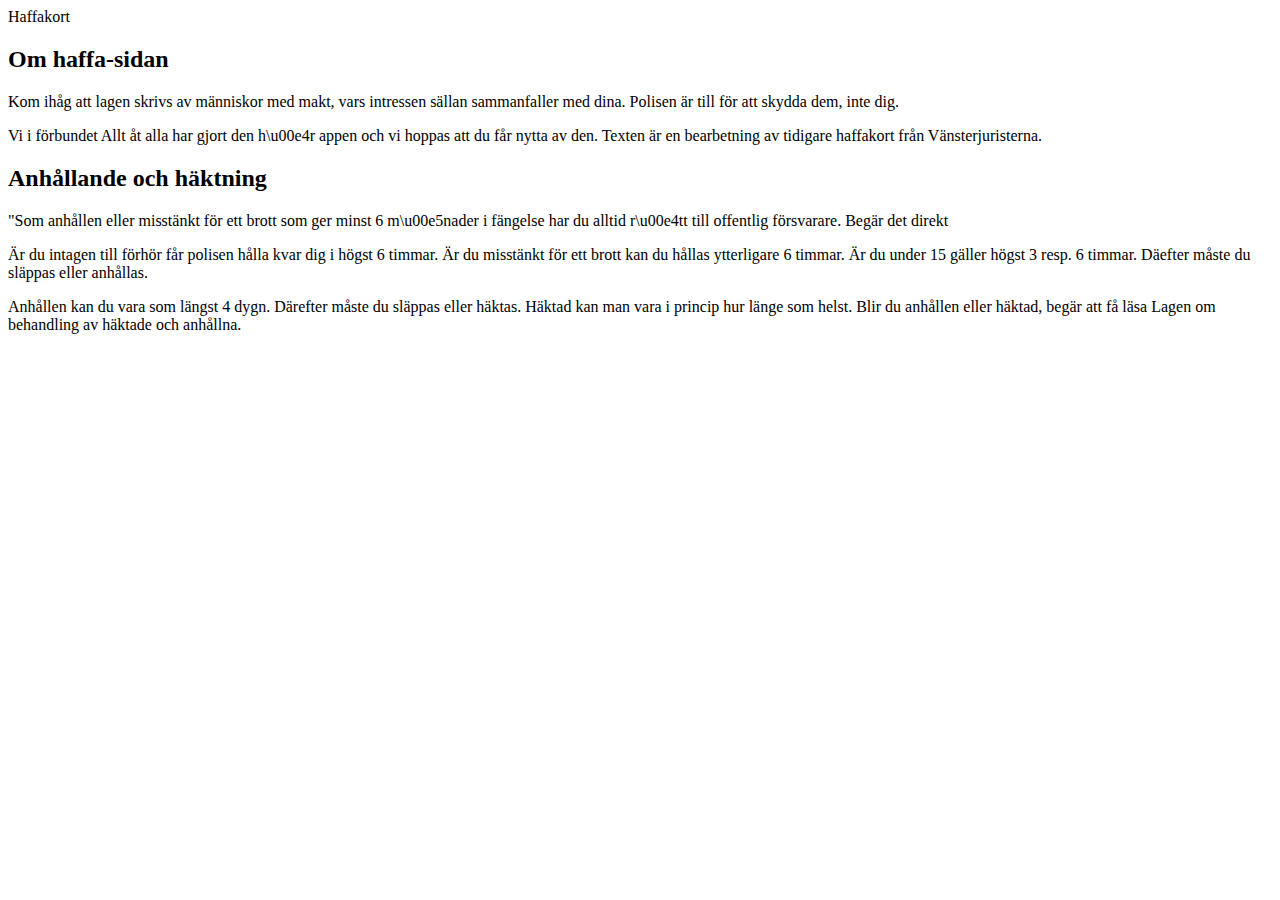
==== index.sv.html @ 792e822d "Added 2 intial pages to build from" ====
<!DOCTYPE html>
<meta charset="utf-8">
<html>
    <head>Haffakort</head>
    <body>

		<article>
		    <header>
		        <h2>Om haffa-sidan</h2>
		    </header>
		    <section>
		    	<p>Kom ihåg att lagen skrivs av människor med makt, vars intressen sällan sammanfaller med dina. Polisen är till för att skydda dem, inte dig.</p>
		    	<p>Vi i förbundet Allt åt alla har gjort den h\u00e4r appen och vi hoppas att du får nytta av den. Texten är en bearbetning av tidigare haffakort från Vänsterjuristerna.</p>
		    </section>
		    <footer>
		    	<p>
		    	</p>
		    </footer>
		</article>

		<article>
		    <header>
		        <h2>Anhållande och häktning</h2>
		    </header>
		    <section>
        	    <p>"Som anhållen eller misstänkt för ett brott som ger minst 6 m\u00e5nader i fängelse har du alltid r\u00e4tt till offentlig försvarare. Begär det direkt</p>
        		<p>Är du intagen till förhör får polisen hålla kvar dig i högst 6 timmar. Är du misstänkt för ett brott kan du hållas ytterligare 6 timmar. Är du under 15 gäller högst 3 resp. 6 timmar. Däefter måste du släppas eller anhållas.</p>
        		<p>Anhållen kan du vara som längst 4 dygn. Därefter måste du släppas eller häktas. Häktad kan man vara i princip hur länge som helst. Blir du anhållen eller häktad, begär att få läsa Lagen om behandling av häktade och anhållna.</p>
		    </section>
		    <footer>
		    	<p>
		    	</p>
		    </footer>
		</article>


    </body>
</html>
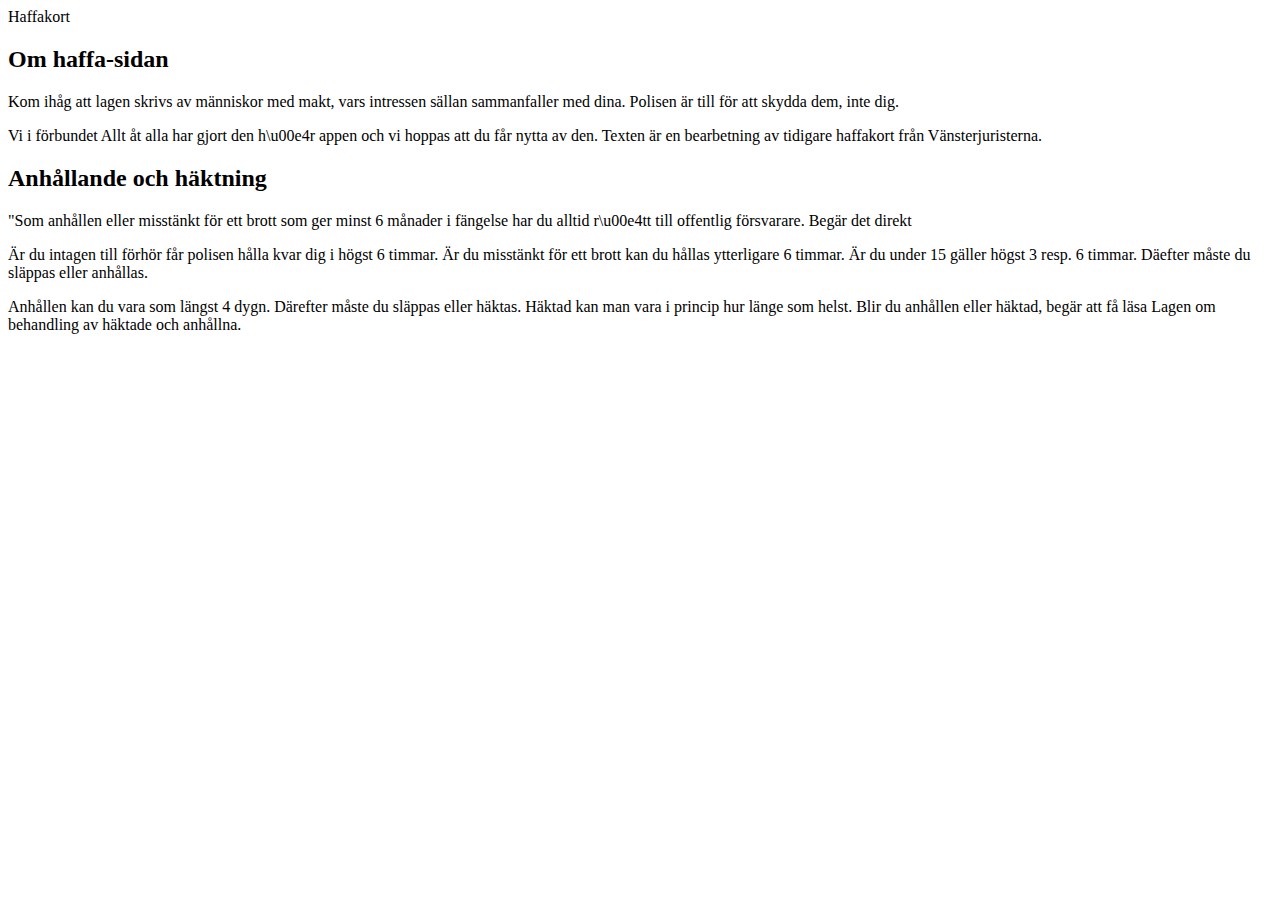
==== commit 727cb5a7: "Update index.sv.html" ====
--- a/index.sv.html
+++ b/index.sv.html
@@ -23,7 +23,7 @@
 		        <h2>Anhållande och häktning</h2>
 		    </header>
 		    <section>
-        	    <p>"Som anhållen eller misstänkt för ett brott som ger minst 6 m\u00e5nader i fängelse har du alltid r\u00e4tt till offentlig försvarare. Begär det direkt</p>
+        	    <p>"Som anhållen eller misstänkt för ett brott som ger minst 6 månader i fängelse har du alltid r\u00e4tt till offentlig försvarare. Begär det direkt</p>
         		<p>Är du intagen till förhör får polisen hålla kvar dig i högst 6 timmar. Är du misstänkt för ett brott kan du hållas ytterligare 6 timmar. Är du under 15 gäller högst 3 resp. 6 timmar. Däefter måste du släppas eller anhållas.</p>
         		<p>Anhållen kan du vara som längst 4 dygn. Därefter måste du släppas eller häktas. Häktad kan man vara i princip hur länge som helst. Blir du anhållen eller häktad, begär att få läsa Lagen om behandling av häktade och anhållna.</p>
 		    </section>
@@ -35,4 +35,4 @@
 
 
     </body>
-</html>+</html>
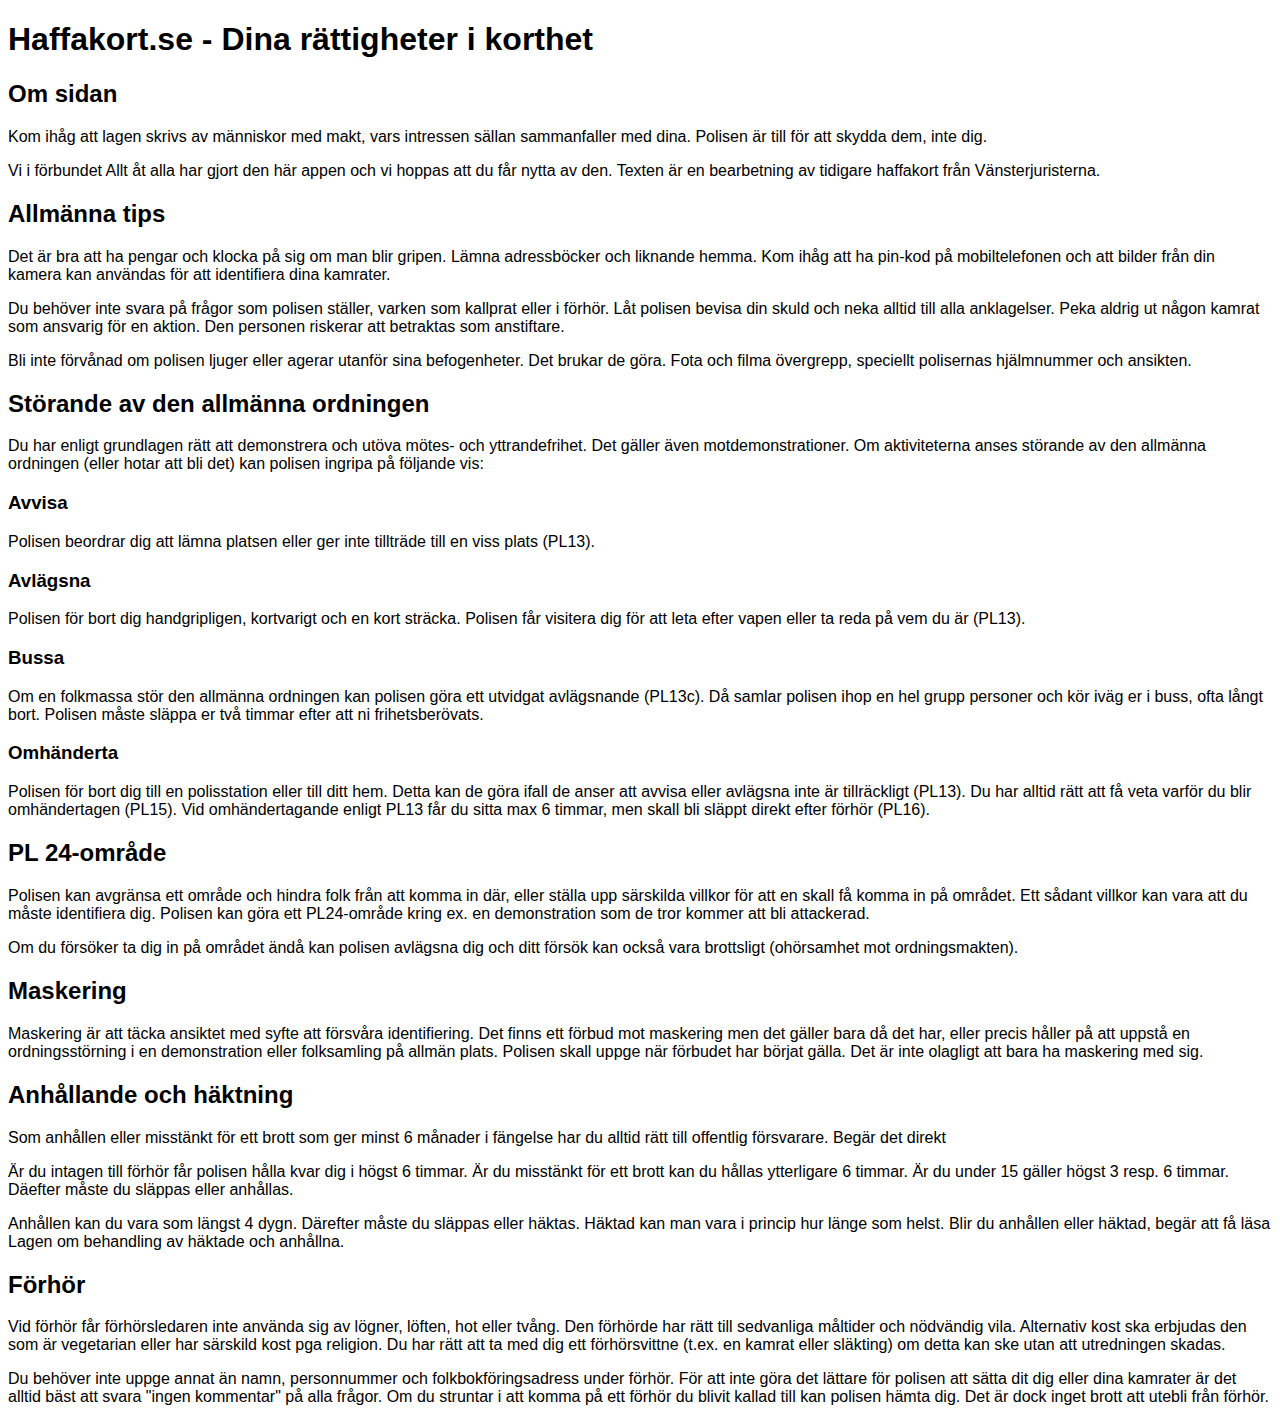
==== commit f26238d4: "add full swedish text" ====
--- a/index.sv.html
+++ b/index.sv.html
@@ -1,38 +1,189 @@
 <!DOCTYPE html>
-<meta charset="utf-8">
 <html>
-    <head>Haffakort</head>
-    <body>
+  <head>
+    <meta charset="utf-8">
+    <title>Haffakort.se - Dina rättigheter i korthet</title>
+    <link rel="stylesheet" type="text/css" media="screen" href="style/main.css" />
+  </head>
+  <body>
+    <header>
+      <h1>Haffakort.se - Dina rättigheter i korthet</h1>
+    </header>
 
-		<article>
-		    <header>
-		        <h2>Om haffa-sidan</h2>
-		    </header>
-		    <section>
-		    	<p>Kom ihåg att lagen skrivs av människor med makt, vars intressen sällan sammanfaller med dina. Polisen är till för att skydda dem, inte dig.</p>
-		    	<p>Vi i förbundet Allt åt alla har gjort den h\u00e4r appen och vi hoppas att du får nytta av den. Texten är en bearbetning av tidigare haffakort från Vänsterjuristerna.</p>
-		    </section>
-		    <footer>
-		    	<p>
-		    	</p>
-		    </footer>
-		</article>
+    <article>
+      <section>
+	<h2>Om sidan</h2>
 
-		<article>
-		    <header>
-		        <h2>Anhållande och häktning</h2>
-		    </header>
-		    <section>
-        	    <p>"Som anhållen eller misstänkt för ett brott som ger minst 6 månader i fängelse har du alltid r\u00e4tt till offentlig försvarare. Begär det direkt</p>
-        		<p>Är du intagen till förhör får polisen hålla kvar dig i högst 6 timmar. Är du misstänkt för ett brott kan du hållas ytterligare 6 timmar. Är du under 15 gäller högst 3 resp. 6 timmar. Däefter måste du släppas eller anhållas.</p>
-        		<p>Anhållen kan du vara som längst 4 dygn. Därefter måste du släppas eller häktas. Häktad kan man vara i princip hur länge som helst. Blir du anhållen eller häktad, begär att få läsa Lagen om behandling av häktade och anhållna.</p>
-		    </section>
-		    <footer>
-		    	<p>
-		    	</p>
-		    </footer>
-		</article>
+	<p>
+	  Kom ihåg att lagen skrivs av människor med makt, vars
+	  intressen sällan sammanfaller med dina. Polisen är till för
+	  att skydda dem, inte dig.
+	</p>
 
+	<p>
+	  Vi i förbundet Allt åt alla har gjort den här appen och vi
+	  hoppas att du får nytta av den. Texten är en bearbetning av
+	  tidigare haffakort från Vänsterjuristerna.
+	</p>
+      </section>
 
-    </body>
+      <section>
+	<h2>Allmänna tips</h2>
+
+	<p>
+	  Det är bra att ha pengar och klocka på sig om man blir
+	  gripen. Lämna adressböcker och liknande hemma. Kom ihåg att
+	  ha pin-kod på mobiltelefonen och att bilder från din kamera
+	  kan användas för att identifiera dina kamrater.
+	</p>
+
+	<p>
+	  Du behöver inte svara på frågor som polisen ställer, varken
+	  som kallprat eller i förhör. Låt polisen bevisa din skuld
+	  och neka alltid till alla anklagelser. Peka aldrig ut någon
+	  kamrat som ansvarig för en aktion. Den personen riskerar att
+	  betraktas som anstiftare.
+	</p>
+
+	<p>
+	  Bli inte förvånad om polisen ljuger eller agerar utanför
+	  sina befogenheter. Det brukar de göra. Fota och filma
+	  övergrepp, speciellt polisernas hjälmnummer och ansikten.
+	</p>
+      </section>
+
+      <section>
+	<h2>Störande av den allmänna ordningen</h2>
+
+	<p>
+	  Du har enligt grundlagen rätt att demonstrera och utöva
+	  mötes- och yttrandefrihet. Det gäller även
+	  motdemonstrationer. Om aktiviteterna anses störande av den
+	  allmänna ordningen (eller hotar att bli det) kan polisen
+	  ingripa på följande vis:
+	</p>
+
+	<h3>Avvisa</h3>
+
+	<p>
+	  Polisen beordrar dig att lämna platsen eller ger inte
+	  tillträde till en viss plats (PL13).
+	</p>
+
+	<h3>Avlägsna</h3>
+
+	<p>
+	  Polisen för bort dig handgripligen, kortvarigt och en kort
+	  sträcka. Polisen får visitera dig för att leta efter vapen
+	  eller ta reda på vem du är (PL13).
+	</p>
+
+	<h3>Bussa</h3>
+
+	<p>
+	  Om en folkmassa stör den allmänna ordningen kan polisen göra
+	  ett utvidgat avlägsnande (PL13c). Då samlar polisen ihop en
+	  hel grupp personer och kör iväg er i buss, ofta långt
+	  bort. Polisen måste släppa er två timmar efter att ni
+	  frihetsberövats.
+	</p>
+
+	<h3>Omhänderta</h3>
+
+	<p>
+	  Polisen för bort dig till en polisstation eller till ditt
+	  hem. Detta kan de göra ifall de anser att avvisa eller
+	  avlägsna inte är tillräckligt (PL13). Du har alltid rätt att
+	  få veta varför du blir omhändertagen (PL15). Vid
+	  omhändertagande enligt PL13 får du sitta max 6 timmar, men
+	  skall bli släppt direkt efter förhör (PL16).
+	</p>
+      </section>
+
+      <section>
+	<h2>PL 24-område</h2>
+
+	<p>
+	  Polisen kan avgränsa ett område och hindra folk från att
+	  komma in där, eller ställa upp särskilda villkor för att en
+	  skall få komma in på området. Ett sådant villkor kan vara
+	  att du måste identifiera dig. Polisen kan göra ett
+	  PL24-område kring ex. en demonstration som de tror kommer
+	  att bli attackerad.
+	</p>
+
+	<p>
+	  Om du försöker ta dig in på området ändå kan polisen
+	  avlägsna dig och ditt försök kan också vara brottsligt
+	  (ohörsamhet mot ordningsmakten).
+	</p>
+      </section>
+
+      <section>
+	<h2>Maskering</h2>
+
+	<p>
+	  Maskering är att täcka ansiktet med syfte att försvåra
+	  identifiering. Det finns ett förbud mot maskering men det
+	  gäller bara då det har, eller precis håller på att uppstå en
+	  ordningsstörning i en demonstration eller folksamling på
+	  allmän plats. Polisen skall uppge när förbudet har börjat
+	  gälla. Det är inte olagligt att bara ha maskering med sig.
+	</p>
+      </section>
+
+      <section>
+	<h2>Anhållande och häktning</h2>
+
+        <p>
+	  Som anhållen eller misstänkt för ett brott som ger minst 6
+          månader i fängelse har du alltid rätt till offentlig
+          försvarare. Begär det direkt
+	</p>
+
+        <p>
+	  Är du intagen till förhör får polisen hålla kvar dig i högst
+          6 timmar. Är du misstänkt för ett brott kan du hållas
+          ytterligare 6 timmar. Är du under 15 gäller högst 3 resp. 6
+          timmar. Däefter måste du släppas eller anhållas.
+	</p>
+
+        <p>
+	  Anhållen kan du vara som längst 4 dygn. Därefter måste du
+          släppas eller häktas. Häktad kan man vara i princip hur
+          länge som helst. Blir du anhållen eller häktad, begär att få
+          läsa Lagen om behandling av häktade och anhållna.
+	</p>
+      </section>
+
+      <section>
+	<h2>Förhör</h2>
+
+	<p>
+	  Vid förhör får förhörsledaren inte använda sig av lögner,
+	  löften, hot eller tvång. Den förhörde har rätt till
+	  sedvanliga måltider och nödvändig vila. Alternativ kost ska
+	  erbjudas den som är vegetarian eller har särskild kost pga
+	  religion. Du har rätt att ta med dig ett förhörsvittne
+	  (t.ex.  en kamrat eller släkting) om detta kan ske utan att
+	  utredningen skadas.
+	</p>
+
+	<p>
+	  Du behöver inte uppge annat än namn, personnummer och
+	  folkbokföringsadress under förhör. För att inte göra det
+	  lättare för polisen att sätta dit dig eller dina kamrater är
+	  det alltid bäst att svara "ingen kommentar" på alla
+	  frågor. Om du struntar i att komma på ett förhör du blivit
+	  kallad till kan polisen hämta dig. Det är dock inget brott
+	  att utebli från förhör.
+	</p>
+      </section>
+    </article>
+
+    <footer>
+      <p>
+      </p>
+    </footer>
+  </body>
 </html>
--- a/style/main.css
+++ b/style/main.css
@@ -0,0 +1,3 @@
+body {
+    font-family: sans-serif;
+}
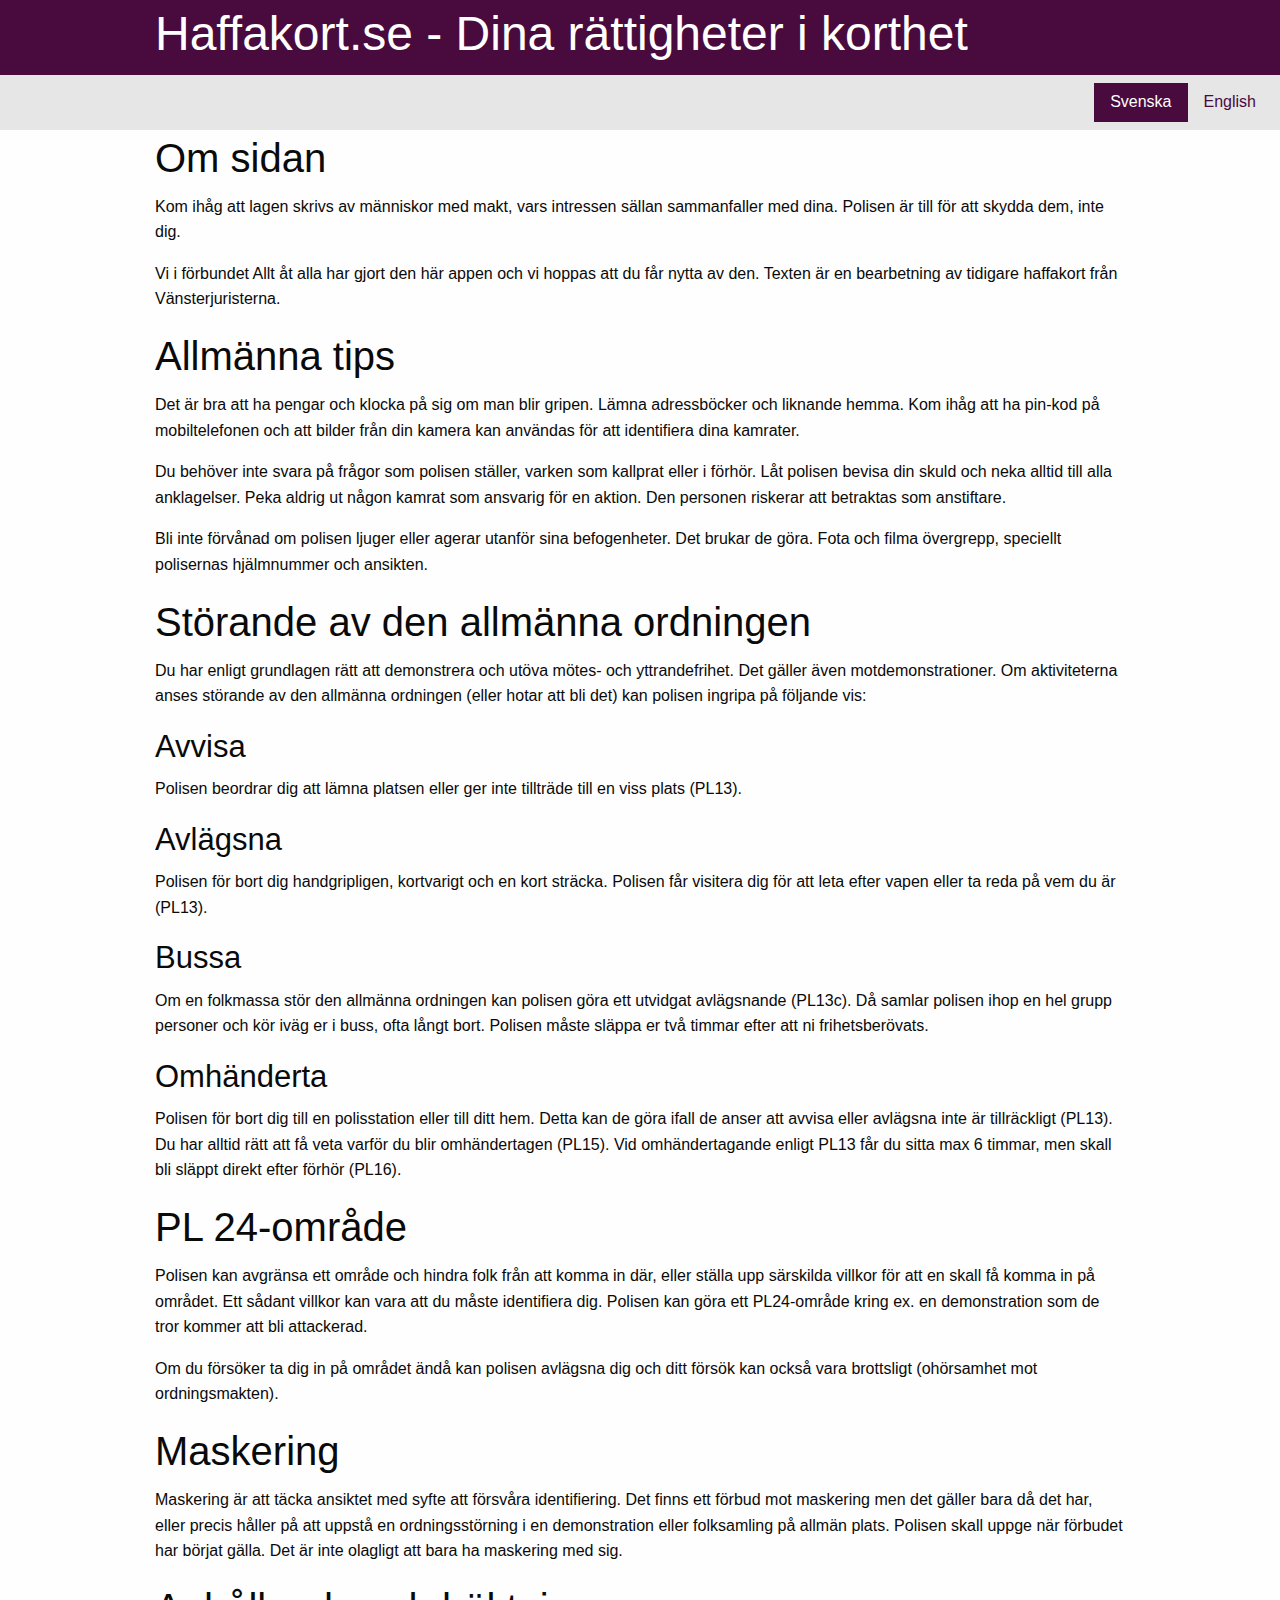
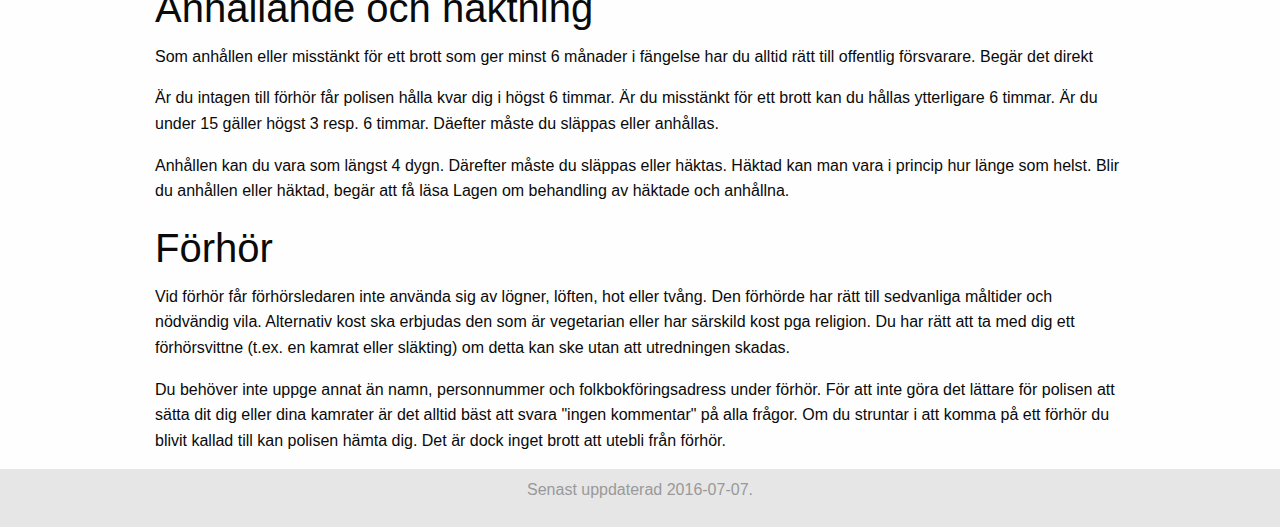
==== commit 0b16aa00: "add Foundation grid layout" ====
--- a/index.sv.html
+++ b/index.sv.html
@@ -4,13 +4,23 @@
     <meta charset="utf-8">
     <title>Haffakort.se - Dina rättigheter i korthet</title>
     <link rel="stylesheet" type="text/css" media="screen" href="style/main.css" />
+    <link rel="stylesheet" type="text/css" media="screen" href="style/foundation.css" />
   </head>
   <body>
     <header>
-      <h1>Haffakort.se - Dina rättigheter i korthet</h1>
+      <h1 class="row large-12 columns" id="main_title">Haffakort.se - Dina rättigheter i korthet</h1>
+
+      <div class="top-bar">
+	<nav class="top-bar-right">
+	  <ul class="menu">
+	    <li class="active"><a href="index.sv.html">Svenska</a></li>
+	    <li><a href="index.en.html">English</a></li>
+	  </ul>
+	</nav>
+      </div>
     </header>
 
-    <article>
+    <article class="row large-12 columns">
       <section>
 	<h2>Om sidan</h2>
 
@@ -182,8 +192,11 @@
     </article>
 
     <footer>
-      <p>
-      </p>
+      <div id="updated_at">
+	<p>
+	  Senast uppdaterad <time datetime="2016-07-07 00:09">2016-07-07<time>.
+	</p>
+      </div>
     </footer>
   </body>
 </html>
--- a/style/main.css
+++ b/style/main.css
@@ -1,3 +1,21 @@
 body {
     font-family: sans-serif;
 }
+
+header {
+    background: #490a3d;
+}
+
+#main_title {
+    color: #fff;
+}
+
+footer {
+    color: #999;
+    background: #e6e6e6;
+}
+
+#updated_at {
+    text-align: center;
+    padding: 0.5em;
+}
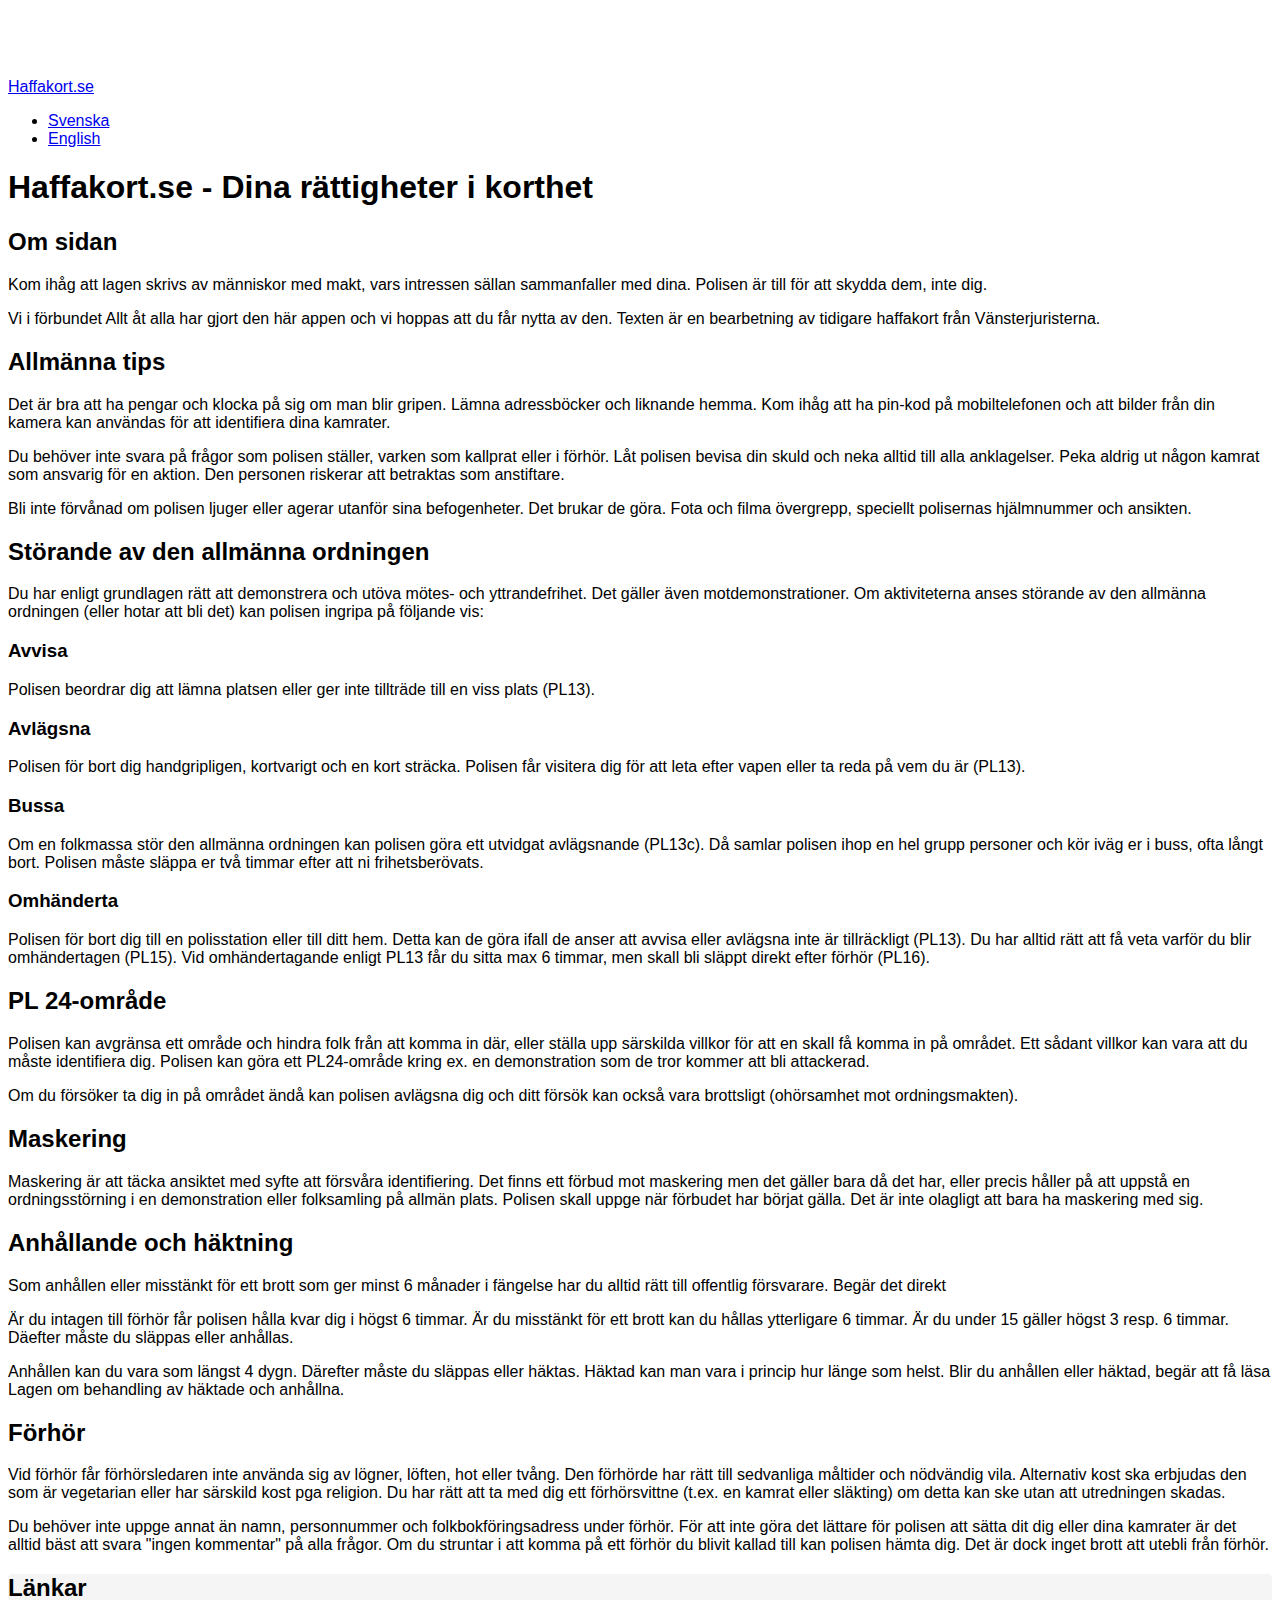
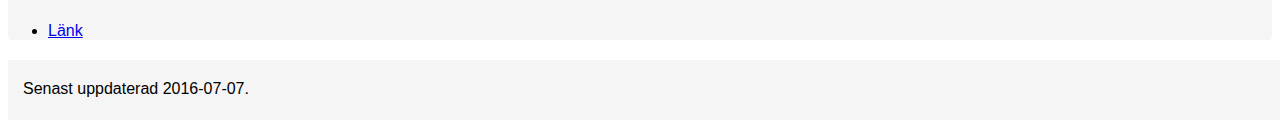
==== commit 1b705865: "add basic bootstrap layout" ====
--- a/index.sv.html
+++ b/index.sv.html
@@ -4,197 +4,212 @@
     <meta charset="utf-8">
     <title>Haffakort.se - Dina rättigheter i korthet</title>
     <link rel="stylesheet" type="text/css" media="screen" href="style/main.css" />
-    <link rel="stylesheet" type="text/css" media="screen" href="style/foundation.css" />
+    <link rel="stylesheet" href="https://maxcdn.bootstrapcdn.com/bootstrap/3.3.6/css/bootstrap.min.css" integrity="sha384-1q8mTJOASx8j1Au+a5WDVnPi2lkFfwwEAa8hDDdjZlpLegxhjVME1fgjWPGmkzs7" crossorigin="anonymous">
   </head>
-  <body>
-    <header>
-      <h1 class="row large-12 columns" id="main_title">Haffakort.se - Dina rättigheter i korthet</h1>
-
-      <div class="top-bar">
-	<nav class="top-bar-right">
-	  <ul class="menu">
-	    <li class="active"><a href="index.sv.html">Svenska</a></li>
-	    <li><a href="index.en.html">English</a></li>
-	  </ul>
-	</nav>
+  <body role="document">
+    <nav class="navbar navbar-inverse navbar-fixed-top">
+      <div class="container">
+	<div class="navbar-header">
+	  <a class="navbar-brand" href="/">Haffakort.se</a>
+	</div>
+	<div id="navbar" class="navbar-collapse collapse">
+          <ul class="nav navbar-nav">
+            <li class="active"><a href="index.sv.html">Svenska</a></li>
+            <li><a href="index.en.html">English</a></li>
+          </ul>
+	</div>
       </div>
-    </header>
-
-    <article class="row large-12 columns">
-      <section>
-	<h2>Om sidan</h2>
-
-	<p>
-	  Kom ihåg att lagen skrivs av människor med makt, vars
-	  intressen sällan sammanfaller med dina. Polisen är till för
-	  att skydda dem, inte dig.
-	</p>
-
-	<p>
-	  Vi i förbundet Allt åt alla har gjort den här appen och vi
-	  hoppas att du får nytta av den. Texten är en bearbetning av
-	  tidigare haffakort från Vänsterjuristerna.
-	</p>
-      </section>
-
-      <section>
-	<h2>Allmänna tips</h2>
-
-	<p>
-	  Det är bra att ha pengar och klocka på sig om man blir
-	  gripen. Lämna adressböcker och liknande hemma. Kom ihåg att
-	  ha pin-kod på mobiltelefonen och att bilder från din kamera
-	  kan användas för att identifiera dina kamrater.
-	</p>
-
-	<p>
-	  Du behöver inte svara på frågor som polisen ställer, varken
-	  som kallprat eller i förhör. Låt polisen bevisa din skuld
-	  och neka alltid till alla anklagelser. Peka aldrig ut någon
-	  kamrat som ansvarig för en aktion. Den personen riskerar att
-	  betraktas som anstiftare.
-	</p>
-
-	<p>
-	  Bli inte förvånad om polisen ljuger eller agerar utanför
-	  sina befogenheter. Det brukar de göra. Fota och filma
-	  övergrepp, speciellt polisernas hjälmnummer och ansikten.
-	</p>
-      </section>
-
-      <section>
-	<h2>Störande av den allmänna ordningen</h2>
-
-	<p>
-	  Du har enligt grundlagen rätt att demonstrera och utöva
-	  mötes- och yttrandefrihet. Det gäller även
-	  motdemonstrationer. Om aktiviteterna anses störande av den
-	  allmänna ordningen (eller hotar att bli det) kan polisen
-	  ingripa på följande vis:
-	</p>
-
-	<h3>Avvisa</h3>
-
-	<p>
-	  Polisen beordrar dig att lämna platsen eller ger inte
-	  tillträde till en viss plats (PL13).
-	</p>
-
-	<h3>Avlägsna</h3>
-
-	<p>
-	  Polisen för bort dig handgripligen, kortvarigt och en kort
-	  sträcka. Polisen får visitera dig för att leta efter vapen
-	  eller ta reda på vem du är (PL13).
-	</p>
-
-	<h3>Bussa</h3>
-
-	<p>
-	  Om en folkmassa stör den allmänna ordningen kan polisen göra
-	  ett utvidgat avlägsnande (PL13c). Då samlar polisen ihop en
-	  hel grupp personer och kör iväg er i buss, ofta långt
-	  bort. Polisen måste släppa er två timmar efter att ni
-	  frihetsberövats.
-	</p>
-
-	<h3>Omhänderta</h3>
-
-	<p>
-	  Polisen för bort dig till en polisstation eller till ditt
-	  hem. Detta kan de göra ifall de anser att avvisa eller
-	  avlägsna inte är tillräckligt (PL13). Du har alltid rätt att
-	  få veta varför du blir omhändertagen (PL15). Vid
-	  omhändertagande enligt PL13 får du sitta max 6 timmar, men
-	  skall bli släppt direkt efter förhör (PL16).
-	</p>
-      </section>
-
-      <section>
-	<h2>PL 24-område</h2>
-
-	<p>
-	  Polisen kan avgränsa ett område och hindra folk från att
-	  komma in där, eller ställa upp särskilda villkor för att en
-	  skall få komma in på området. Ett sådant villkor kan vara
-	  att du måste identifiera dig. Polisen kan göra ett
-	  PL24-område kring ex. en demonstration som de tror kommer
-	  att bli attackerad.
-	</p>
-
-	<p>
-	  Om du försöker ta dig in på området ändå kan polisen
-	  avlägsna dig och ditt försök kan också vara brottsligt
-	  (ohörsamhet mot ordningsmakten).
-	</p>
-      </section>
-
-      <section>
-	<h2>Maskering</h2>
-
-	<p>
-	  Maskering är att täcka ansiktet med syfte att försvåra
-	  identifiering. Det finns ett förbud mot maskering men det
-	  gäller bara då det har, eller precis håller på att uppstå en
-	  ordningsstörning i en demonstration eller folksamling på
-	  allmän plats. Polisen skall uppge när förbudet har börjat
-	  gälla. Det är inte olagligt att bara ha maskering med sig.
-	</p>
-      </section>
-
-      <section>
-	<h2>Anhållande och häktning</h2>
-
-        <p>
-	  Som anhållen eller misstänkt för ett brott som ger minst 6
-          månader i fängelse har du alltid rätt till offentlig
-          försvarare. Begär det direkt
-	</p>
-
-        <p>
-	  Är du intagen till förhör får polisen hålla kvar dig i högst
-          6 timmar. Är du misstänkt för ett brott kan du hållas
-          ytterligare 6 timmar. Är du under 15 gäller högst 3 resp. 6
-          timmar. Däefter måste du släppas eller anhållas.
-	</p>
-
-        <p>
-	  Anhållen kan du vara som längst 4 dygn. Därefter måste du
-          släppas eller häktas. Häktad kan man vara i princip hur
-          länge som helst. Blir du anhållen eller häktad, begär att få
-          läsa Lagen om behandling av häktade och anhållna.
-	</p>
-      </section>
-
-      <section>
-	<h2>Förhör</h2>
-
-	<p>
-	  Vid förhör får förhörsledaren inte använda sig av lögner,
-	  löften, hot eller tvång. Den förhörde har rätt till
-	  sedvanliga måltider och nödvändig vila. Alternativ kost ska
-	  erbjudas den som är vegetarian eller har särskild kost pga
-	  religion. Du har rätt att ta med dig ett förhörsvittne
-	  (t.ex.  en kamrat eller släkting) om detta kan ske utan att
-	  utredningen skadas.
-	</p>
-
-	<p>
-	  Du behöver inte uppge annat än namn, personnummer och
-	  folkbokföringsadress under förhör. För att inte göra det
-	  lättare för polisen att sätta dit dig eller dina kamrater är
-	  det alltid bäst att svara "ingen kommentar" på alla
-	  frågor. Om du struntar i att komma på ett förhör du blivit
-	  kallad till kan polisen hämta dig. Det är dock inget brott
-	  att utebli från förhör.
-	</p>
-      </section>
-    </article>
-
-    <footer>
-      <div id="updated_at">
-	<p>
-	  Senast uppdaterad <time datetime="2016-07-07 00:09">2016-07-07<time>.
+    </nav>
+
+    <div id="main" class="container" role="main">
+      <article class="col-sm-8">
+	<header>
+	  <h1>Haffakort.se - Dina rättigheter i korthet</h1>
+	</header>
+
+	<section>
+	  <h2>Om sidan</h2>
+
+	  <p>
+	    Kom ihåg att lagen skrivs av människor med makt, vars
+	    intressen sällan sammanfaller med dina. Polisen är till för
+	    att skydda dem, inte dig.
+	  </p>
+
+	  <p>
+	    Vi i förbundet Allt åt alla har gjort den här appen och vi
+	    hoppas att du får nytta av den. Texten är en bearbetning av
+	    tidigare haffakort från Vänsterjuristerna.
+	  </p>
+	</section>
+
+	<section>
+	  <h2>Allmänna tips</h2>
+
+	  <p>
+	    Det är bra att ha pengar och klocka på sig om man blir
+	    gripen. Lämna adressböcker och liknande hemma. Kom ihåg att
+	    ha pin-kod på mobiltelefonen och att bilder från din kamera
+	    kan användas för att identifiera dina kamrater.
+	  </p>
+
+	  <p>
+	    Du behöver inte svara på frågor som polisen ställer, varken
+	    som kallprat eller i förhör. Låt polisen bevisa din skuld
+	    och neka alltid till alla anklagelser. Peka aldrig ut någon
+	    kamrat som ansvarig för en aktion. Den personen riskerar att
+	    betraktas som anstiftare.
+	  </p>
+
+	  <p>
+	    Bli inte förvånad om polisen ljuger eller agerar utanför
+	    sina befogenheter. Det brukar de göra. Fota och filma
+	    övergrepp, speciellt polisernas hjälmnummer och ansikten.
+	  </p>
+	</section>
+
+	<section>
+	  <h2>Störande av den allmänna ordningen</h2>
+
+	  <p>
+	    Du har enligt grundlagen rätt att demonstrera och utöva
+	    mötes- och yttrandefrihet. Det gäller även
+	    motdemonstrationer. Om aktiviteterna anses störande av den
+	    allmänna ordningen (eller hotar att bli det) kan polisen
+	    ingripa på följande vis:
+	  </p>
+
+	  <h3>Avvisa</h3>
+
+	  <p>
+	    Polisen beordrar dig att lämna platsen eller ger inte
+	    tillträde till en viss plats (PL13).
+	  </p>
+
+	  <h3>Avlägsna</h3>
+
+	  <p>
+	    Polisen för bort dig handgripligen, kortvarigt och en kort
+	    sträcka. Polisen får visitera dig för att leta efter vapen
+	    eller ta reda på vem du är (PL13).
+	  </p>
+
+	  <h3>Bussa</h3>
+
+	  <p>
+	    Om en folkmassa stör den allmänna ordningen kan polisen göra
+	    ett utvidgat avlägsnande (PL13c). Då samlar polisen ihop en
+	    hel grupp personer och kör iväg er i buss, ofta långt
+	    bort. Polisen måste släppa er två timmar efter att ni
+	    frihetsberövats.
+	  </p>
+
+	  <h3>Omhänderta</h3>
+
+	  <p>
+	    Polisen för bort dig till en polisstation eller till ditt
+	    hem. Detta kan de göra ifall de anser att avvisa eller
+	    avlägsna inte är tillräckligt (PL13). Du har alltid rätt att
+	    få veta varför du blir omhändertagen (PL15). Vid
+	    omhändertagande enligt PL13 får du sitta max 6 timmar, men
+	    skall bli släppt direkt efter förhör (PL16).
+	  </p>
+	</section>
+
+	<section>
+	  <h2>PL 24-område</h2>
+
+	  <p>
+	    Polisen kan avgränsa ett område och hindra folk från att
+	    komma in där, eller ställa upp särskilda villkor för att en
+	    skall få komma in på området. Ett sådant villkor kan vara
+	    att du måste identifiera dig. Polisen kan göra ett
+	    PL24-område kring ex. en demonstration som de tror kommer
+	    att bli attackerad.
+	  </p>
+
+	  <p>
+	    Om du försöker ta dig in på området ändå kan polisen
+	    avlägsna dig och ditt försök kan också vara brottsligt
+	    (ohörsamhet mot ordningsmakten).
+	  </p>
+	</section>
+
+	<section>
+	  <h2>Maskering</h2>
+
+	  <p>
+	    Maskering är att täcka ansiktet med syfte att försvåra
+	    identifiering. Det finns ett förbud mot maskering men det
+	    gäller bara då det har, eller precis håller på att uppstå en
+	    ordningsstörning i en demonstration eller folksamling på
+	    allmän plats. Polisen skall uppge när förbudet har börjat
+	    gälla. Det är inte olagligt att bara ha maskering med sig.
+	  </p>
+	</section>
+
+	<section>
+	  <h2>Anhållande och häktning</h2>
+
+          <p>
+	    Som anhållen eller misstänkt för ett brott som ger minst 6
+            månader i fängelse har du alltid rätt till offentlig
+            försvarare. Begär det direkt
+	  </p>
+
+          <p>
+	    Är du intagen till förhör får polisen hålla kvar dig i högst
+            6 timmar. Är du misstänkt för ett brott kan du hållas
+            ytterligare 6 timmar. Är du under 15 gäller högst 3 resp. 6
+            timmar. Däefter måste du släppas eller anhållas.
+	  </p>
+
+          <p>
+	    Anhållen kan du vara som längst 4 dygn. Därefter måste du
+            släppas eller häktas. Häktad kan man vara i princip hur
+            länge som helst. Blir du anhållen eller häktad, begär att få
+            läsa Lagen om behandling av häktade och anhållna.
+	  </p>
+	</section>
+
+	<section>
+	  <h2>Förhör</h2>
+
+	  <p>
+	    Vid förhör får förhörsledaren inte använda sig av lögner,
+	    löften, hot eller tvång. Den förhörde har rätt till
+	    sedvanliga måltider och nödvändig vila. Alternativ kost ska
+	    erbjudas den som är vegetarian eller har särskild kost pga
+	    religion. Du har rätt att ta med dig ett förhörsvittne
+	    (t.ex.  en kamrat eller släkting) om detta kan ske utan att
+	    utredningen skadas.
+	  </p>
+
+	  <p>
+	    Du behöver inte uppge annat än namn, personnummer och
+	    folkbokföringsadress under förhör. För att inte göra det
+	    lättare för polisen att sätta dit dig eller dina kamrater är
+	    det alltid bäst att svara "ingen kommentar" på alla
+	    frågor. Om du struntar i att komma på ett förhör du blivit
+	    kallad till kan polisen hämta dig. Det är dock inget brott
+	    att utebli från förhör.
+	  </p>
+	</section>
+      </article>
+
+      <aside class="col-sm-3 col-sm-offset-1 container">
+	<h2>Länkar</h2>
+
+	<ul>
+	  <li><a href="#">Länk</a></li>
+	</ul>
+      </aside>
+    </div>
+
+    <footer class="row">
+      <div class="container">
+	<p class="text-muted">
+	  Senast uppdaterad <time datetime="2016-07-07 00:09">2016-07-07</time>.
 	</p>
       </div>
     </footer>
--- a/style/main.css
+++ b/style/main.css
@@ -1,21 +1,37 @@
+html {
+    position: relative;
+    min-height: 100%;
+}
+
 body {
     font-family: sans-serif;
+    margin-bottom: 60px;
+    padding-top: 70px;
 }
 
-header {
-    background: #490a3d;
+#main {
+    margin-bottom: 80px;
 }
 
-#main_title {
-    color: #fff;
+aside {
+    background-color: #f5f5f5;
+    border-radius: 4px;
 }
 
 footer {
-    color: #999;
-    background: #e6e6e6;
+    position: absolute;
+    bottom: 0;
+    width: 100%;
+    height: 60px;
+    background-color: #f5f5f5;
 }
 
-#updated_at {
-    text-align: center;
-    padding: 0.5em;
+footer .container {
+    width: auto;
+    max-width: 680px;
+    padding: 0 15px;
 }
+
+footer .container .text-muted {
+    margin: 20px 0;
+}
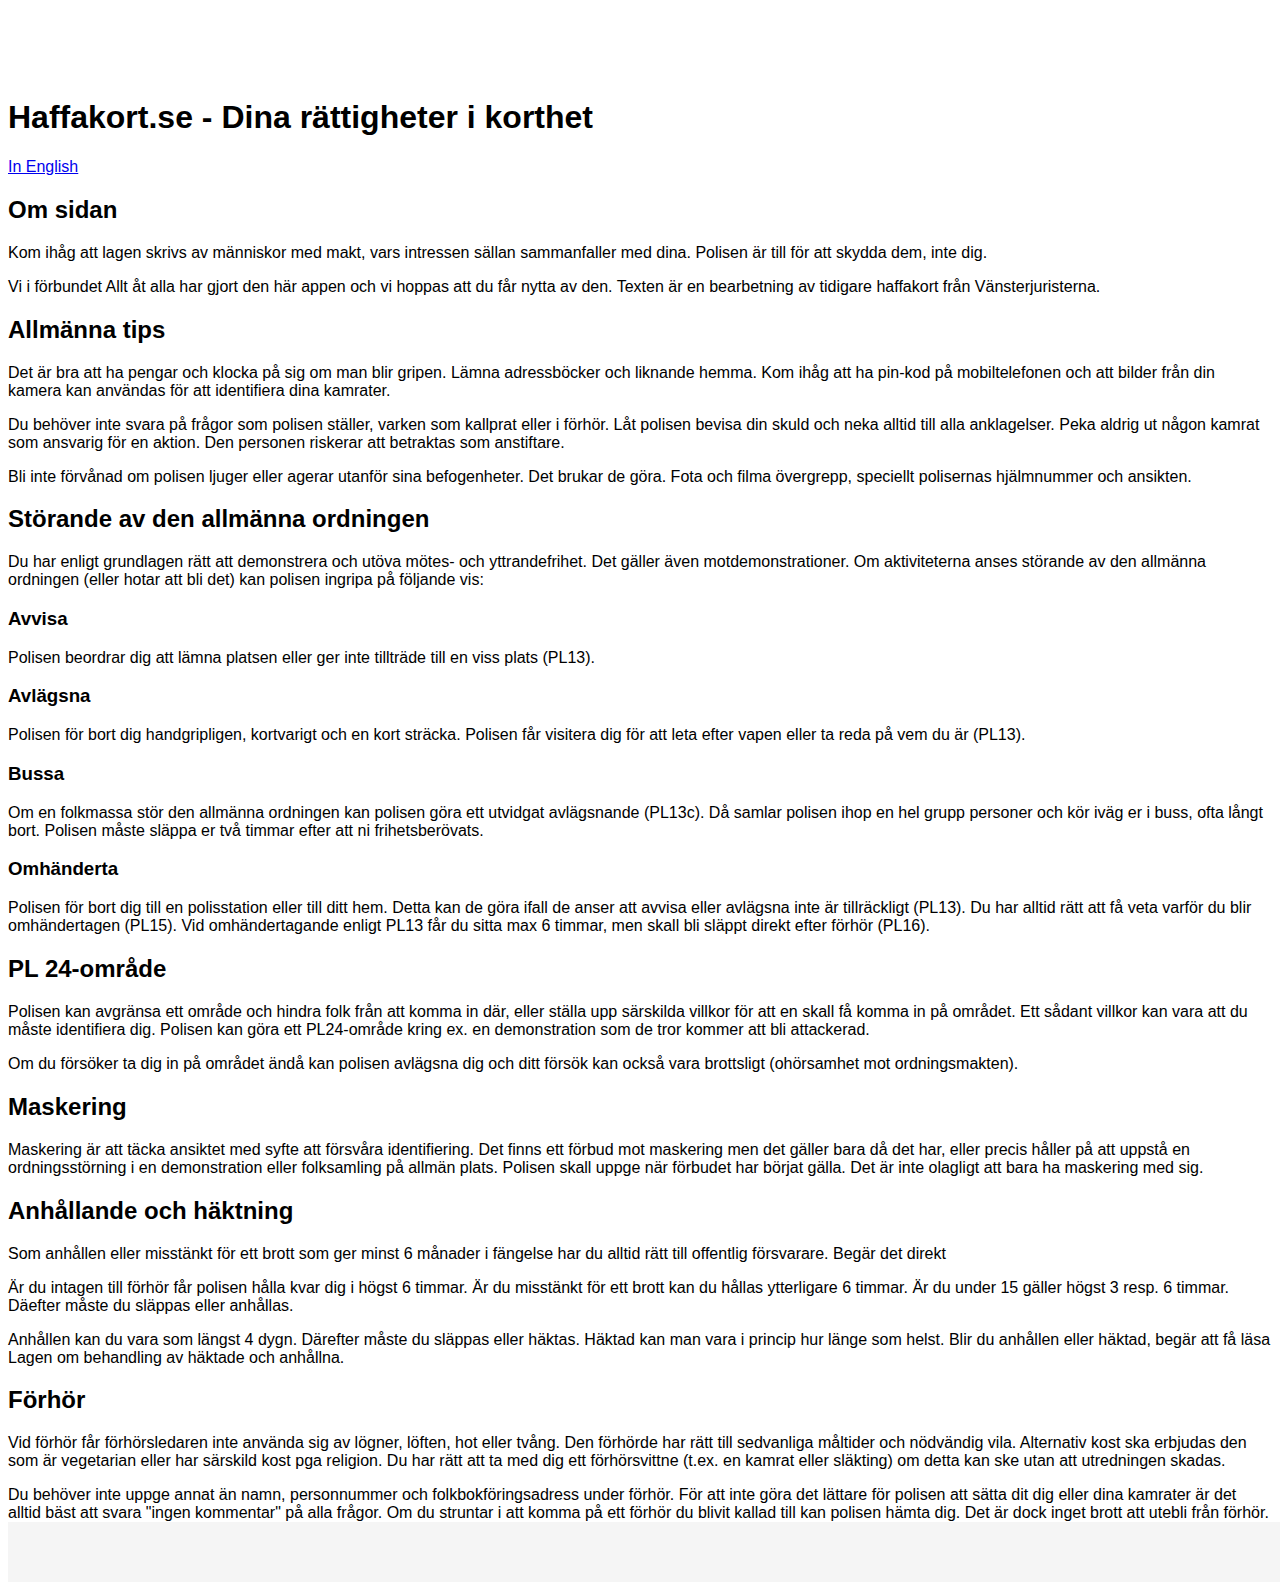
==== commit de4eccac: "Adding links to other language" ====
--- a/index.sv.html
+++ b/index.sv.html
@@ -1,217 +1,191 @@
 <!DOCTYPE html>
+<html lang="sv">
 <html>
   <head>
     <meta charset="utf-8">
     <title>Haffakort.se - Dina rättigheter i korthet</title>
     <link rel="stylesheet" type="text/css" media="screen" href="style/main.css" />
-    <link rel="stylesheet" href="https://maxcdn.bootstrapcdn.com/bootstrap/3.3.6/css/bootstrap.min.css" integrity="sha384-1q8mTJOASx8j1Au+a5WDVnPi2lkFfwwEAa8hDDdjZlpLegxhjVME1fgjWPGmkzs7" crossorigin="anonymous">
   </head>
-  <body role="document">
-    <nav class="navbar navbar-inverse navbar-fixed-top">
-      <div class="container">
-	<div class="navbar-header">
-	  <a class="navbar-brand" href="/">Haffakort.se</a>
-	</div>
-	<div id="navbar" class="navbar-collapse collapse">
-          <ul class="nav navbar-nav">
-            <li class="active"><a href="index.sv.html">Svenska</a></li>
-            <li><a href="index.en.html">English</a></li>
-          </ul>
-	</div>
-      </div>
-    </nav>
+  <body>
+    <header>
+      <h1>Haffakort.se - Dina rättigheter i korthet</h1>
+      <a href="index.en.html" hreflang="en">In English</a>
+    </header>
 
-    <div id="main" class="container" role="main">
-      <article class="col-sm-8">
-	<header>
-	  <h1>Haffakort.se - Dina rättigheter i korthet</h1>
-	</header>
+    <article>
+      <section>
+	<h2>Om sidan</h2>
 
-	<section>
-	  <h2>Om sidan</h2>
+	<p>
+	  Kom ihåg att lagen skrivs av människor med makt, vars
+	  intressen sällan sammanfaller med dina. Polisen är till för
+	  att skydda dem, inte dig.
+	</p>
 
-	  <p>
-	    Kom ihåg att lagen skrivs av människor med makt, vars
-	    intressen sällan sammanfaller med dina. Polisen är till för
-	    att skydda dem, inte dig.
-	  </p>
+	<p>
+	  Vi i förbundet Allt åt alla har gjort den här appen och vi
+	  hoppas att du får nytta av den. Texten är en bearbetning av
+	  tidigare haffakort från Vänsterjuristerna.
+	</p>
+      </section>
 
-	  <p>
-	    Vi i förbundet Allt åt alla har gjort den här appen och vi
-	    hoppas att du får nytta av den. Texten är en bearbetning av
-	    tidigare haffakort från Vänsterjuristerna.
-	  </p>
-	</section>
+      <section>
+	<h2>Allmänna tips</h2>
 
-	<section>
-	  <h2>Allmänna tips</h2>
+	<p>
+	  Det är bra att ha pengar och klocka på sig om man blir
+	  gripen. Lämna adressböcker och liknande hemma. Kom ihåg att
+	  ha pin-kod på mobiltelefonen och att bilder från din kamera
+	  kan användas för att identifiera dina kamrater.
+	</p>
 
-	  <p>
-	    Det är bra att ha pengar och klocka på sig om man blir
-	    gripen. Lämna adressböcker och liknande hemma. Kom ihåg att
-	    ha pin-kod på mobiltelefonen och att bilder från din kamera
-	    kan användas för att identifiera dina kamrater.
-	  </p>
+	<p>
+	  Du behöver inte svara på frågor som polisen ställer, varken
+	  som kallprat eller i förhör. Låt polisen bevisa din skuld
+	  och neka alltid till alla anklagelser. Peka aldrig ut någon
+	  kamrat som ansvarig för en aktion. Den personen riskerar att
+	  betraktas som anstiftare.
+	</p>
 
-	  <p>
-	    Du behöver inte svara på frågor som polisen ställer, varken
-	    som kallprat eller i förhör. Låt polisen bevisa din skuld
-	    och neka alltid till alla anklagelser. Peka aldrig ut någon
-	    kamrat som ansvarig för en aktion. Den personen riskerar att
-	    betraktas som anstiftare.
-	  </p>
+	<p>
+	  Bli inte förvånad om polisen ljuger eller agerar utanför
+	  sina befogenheter. Det brukar de göra. Fota och filma
+	  övergrepp, speciellt polisernas hjälmnummer och ansikten.
+	</p>
+      </section>
 
-	  <p>
-	    Bli inte förvånad om polisen ljuger eller agerar utanför
-	    sina befogenheter. Det brukar de göra. Fota och filma
-	    övergrepp, speciellt polisernas hjälmnummer och ansikten.
-	  </p>
-	</section>
+      <section>
+	<h2>Störande av den allmänna ordningen</h2>
 
-	<section>
-	  <h2>Störande av den allmänna ordningen</h2>
+	<p>
+	  Du har enligt grundlagen rätt att demonstrera och utöva
+	  mötes- och yttrandefrihet. Det gäller även
+	  motdemonstrationer. Om aktiviteterna anses störande av den
+	  allmänna ordningen (eller hotar att bli det) kan polisen
+	  ingripa på följande vis:
+	</p>
 
-	  <p>
-	    Du har enligt grundlagen rätt att demonstrera och utöva
-	    mötes- och yttrandefrihet. Det gäller även
-	    motdemonstrationer. Om aktiviteterna anses störande av den
-	    allmänna ordningen (eller hotar att bli det) kan polisen
-	    ingripa på följande vis:
-	  </p>
+	<h3>Avvisa</h3>
 
-	  <h3>Avvisa</h3>
+	<p>
+	  Polisen beordrar dig att lämna platsen eller ger inte
+	  tillträde till en viss plats (PL13).
+	</p>
 
-	  <p>
-	    Polisen beordrar dig att lämna platsen eller ger inte
-	    tillträde till en viss plats (PL13).
-	  </p>
+	<h3>Avlägsna</h3>
 
-	  <h3>Avlägsna</h3>
+	<p>
+	  Polisen för bort dig handgripligen, kortvarigt och en kort
+	  sträcka. Polisen får visitera dig för att leta efter vapen
+	  eller ta reda på vem du är (PL13).
+	</p>
 
-	  <p>
-	    Polisen för bort dig handgripligen, kortvarigt och en kort
-	    sträcka. Polisen får visitera dig för att leta efter vapen
-	    eller ta reda på vem du är (PL13).
-	  </p>
+	<h3>Bussa</h3>
 
-	  <h3>Bussa</h3>
+	<p>
+	  Om en folkmassa stör den allmänna ordningen kan polisen göra
+	  ett utvidgat avlägsnande (PL13c). Då samlar polisen ihop en
+	  hel grupp personer och kör iväg er i buss, ofta långt
+	  bort. Polisen måste släppa er två timmar efter att ni
+	  frihetsberövats.
+	</p>
 
-	  <p>
-	    Om en folkmassa stör den allmänna ordningen kan polisen göra
-	    ett utvidgat avlägsnande (PL13c). Då samlar polisen ihop en
-	    hel grupp personer och kör iväg er i buss, ofta långt
-	    bort. Polisen måste släppa er två timmar efter att ni
-	    frihetsberövats.
-	  </p>
+	<h3>Omhänderta</h3>
 
-	  <h3>Omhänderta</h3>
+	<p>
+	  Polisen för bort dig till en polisstation eller till ditt
+	  hem. Detta kan de göra ifall de anser att avvisa eller
+	  avlägsna inte är tillräckligt (PL13). Du har alltid rätt att
+	  få veta varför du blir omhändertagen (PL15). Vid
+	  omhändertagande enligt PL13 får du sitta max 6 timmar, men
+	  skall bli släppt direkt efter förhör (PL16).
+	</p>
+      </section>
 
-	  <p>
-	    Polisen för bort dig till en polisstation eller till ditt
-	    hem. Detta kan de göra ifall de anser att avvisa eller
-	    avlägsna inte är tillräckligt (PL13). Du har alltid rätt att
-	    få veta varför du blir omhändertagen (PL15). Vid
-	    omhändertagande enligt PL13 får du sitta max 6 timmar, men
-	    skall bli släppt direkt efter förhör (PL16).
-	  </p>
-	</section>
+      <section>
+	<h2>PL 24-område</h2>
 
-	<section>
-	  <h2>PL 24-område</h2>
+	<p>
+	  Polisen kan avgränsa ett område och hindra folk från att
+	  komma in där, eller ställa upp särskilda villkor för att en
+	  skall få komma in på området. Ett sådant villkor kan vara
+	  att du måste identifiera dig. Polisen kan göra ett
+	  PL24-område kring ex. en demonstration som de tror kommer
+	  att bli attackerad.
+	</p>
 
-	  <p>
-	    Polisen kan avgränsa ett område och hindra folk från att
-	    komma in där, eller ställa upp särskilda villkor för att en
-	    skall få komma in på området. Ett sådant villkor kan vara
-	    att du måste identifiera dig. Polisen kan göra ett
-	    PL24-område kring ex. en demonstration som de tror kommer
-	    att bli attackerad.
-	  </p>
+	<p>
+	  Om du försöker ta dig in på området ändå kan polisen
+	  avlägsna dig och ditt försök kan också vara brottsligt
+	  (ohörsamhet mot ordningsmakten).
+	</p>
+      </section>
 
-	  <p>
-	    Om du försöker ta dig in på området ändå kan polisen
-	    avlägsna dig och ditt försök kan också vara brottsligt
-	    (ohörsamhet mot ordningsmakten).
-	  </p>
-	</section>
+      <section>
+	<h2>Maskering</h2>
 
-	<section>
-	  <h2>Maskering</h2>
+	<p>
+	  Maskering är att täcka ansiktet med syfte att försvåra
+	  identifiering. Det finns ett förbud mot maskering men det
+	  gäller bara då det har, eller precis håller på att uppstå en
+	  ordningsstörning i en demonstration eller folksamling på
+	  allmän plats. Polisen skall uppge när förbudet har börjat
+	  gälla. Det är inte olagligt att bara ha maskering med sig.
+	</p>
+      </section>
 
-	  <p>
-	    Maskering är att täcka ansiktet med syfte att försvåra
-	    identifiering. Det finns ett förbud mot maskering men det
-	    gäller bara då det har, eller precis håller på att uppstå en
-	    ordningsstörning i en demonstration eller folksamling på
-	    allmän plats. Polisen skall uppge när förbudet har börjat
-	    gälla. Det är inte olagligt att bara ha maskering med sig.
-	  </p>
-	</section>
+      <section>
+	<h2>Anhållande och häktning</h2>
 
-	<section>
-	  <h2>Anhållande och häktning</h2>
+        <p>
+	  Som anhållen eller misstänkt för ett brott som ger minst 6
+          månader i fängelse har du alltid rätt till offentlig
+          försvarare. Begär det direkt
+	</p>
 
-          <p>
-	    Som anhållen eller misstänkt för ett brott som ger minst 6
-            månader i fängelse har du alltid rätt till offentlig
-            försvarare. Begär det direkt
-	  </p>
+        <p>
+	  Är du intagen till förhör får polisen hålla kvar dig i högst
+          6 timmar. Är du misstänkt för ett brott kan du hållas
+          ytterligare 6 timmar. Är du under 15 gäller högst 3 resp. 6
+          timmar. Däefter måste du släppas eller anhållas.
+	</p>
 
-          <p>
-	    Är du intagen till förhör får polisen hålla kvar dig i högst
-            6 timmar. Är du misstänkt för ett brott kan du hållas
-            ytterligare 6 timmar. Är du under 15 gäller högst 3 resp. 6
-            timmar. Däefter måste du släppas eller anhållas.
-	  </p>
+        <p>
+	  Anhållen kan du vara som längst 4 dygn. Därefter måste du
+          släppas eller häktas. Häktad kan man vara i princip hur
+          länge som helst. Blir du anhållen eller häktad, begär att få
+          läsa Lagen om behandling av häktade och anhållna.
+	</p>
+      </section>
 
-          <p>
-	    Anhållen kan du vara som längst 4 dygn. Därefter måste du
-            släppas eller häktas. Häktad kan man vara i princip hur
-            länge som helst. Blir du anhållen eller häktad, begär att få
-            läsa Lagen om behandling av häktade och anhållna.
-	  </p>
-	</section>
+      <section>
+	<h2>Förhör</h2>
 
-	<section>
-	  <h2>Förhör</h2>
+	<p>
+	  Vid förhör får förhörsledaren inte använda sig av lögner,
+	  löften, hot eller tvång. Den förhörde har rätt till
+	  sedvanliga måltider och nödvändig vila. Alternativ kost ska
+	  erbjudas den som är vegetarian eller har särskild kost pga
+	  religion. Du har rätt att ta med dig ett förhörsvittne
+	  (t.ex.  en kamrat eller släkting) om detta kan ske utan att
+	  utredningen skadas.
+	</p>
 
-	  <p>
-	    Vid förhör får förhörsledaren inte använda sig av lögner,
-	    löften, hot eller tvång. Den förhörde har rätt till
-	    sedvanliga måltider och nödvändig vila. Alternativ kost ska
-	    erbjudas den som är vegetarian eller har särskild kost pga
-	    religion. Du har rätt att ta med dig ett förhörsvittne
-	    (t.ex.  en kamrat eller släkting) om detta kan ske utan att
-	    utredningen skadas.
-	  </p>
+	<p>
+	  Du behöver inte uppge annat än namn, personnummer och
+	  folkbokföringsadress under förhör. För att inte göra det
+	  lättare för polisen att sätta dit dig eller dina kamrater är
+	  det alltid bäst att svara "ingen kommentar" på alla
+	  frågor. Om du struntar i att komma på ett förhör du blivit
+	  kallad till kan polisen hämta dig. Det är dock inget brott
+	  att utebli från förhör.
+	</p>
+      </section>
+    </article>
 
-	  <p>
-	    Du behöver inte uppge annat än namn, personnummer och
-	    folkbokföringsadress under förhör. För att inte göra det
-	    lättare för polisen att sätta dit dig eller dina kamrater är
-	    det alltid bäst att svara "ingen kommentar" på alla
-	    frågor. Om du struntar i att komma på ett förhör du blivit
-	    kallad till kan polisen hämta dig. Det är dock inget brott
-	    att utebli från förhör.
-	  </p>
-	</section>
-      </article>
-
-      <aside class="col-sm-3 col-sm-offset-1 container">
-	<h2>Länkar</h2>
-
-	<ul>
-	  <li><a href="#">Länk</a></li>
-	</ul>
-      </aside>
-    </div>
-
-    <footer class="row">
-      <div class="container">
-	<p class="text-muted">
-	  Senast uppdaterad <time datetime="2016-07-07 00:09">2016-07-07</time>.
-	</p>
-      </div>
+    <footer>
+      <p>
+      </p>
     </footer>
   </body>
 </html>
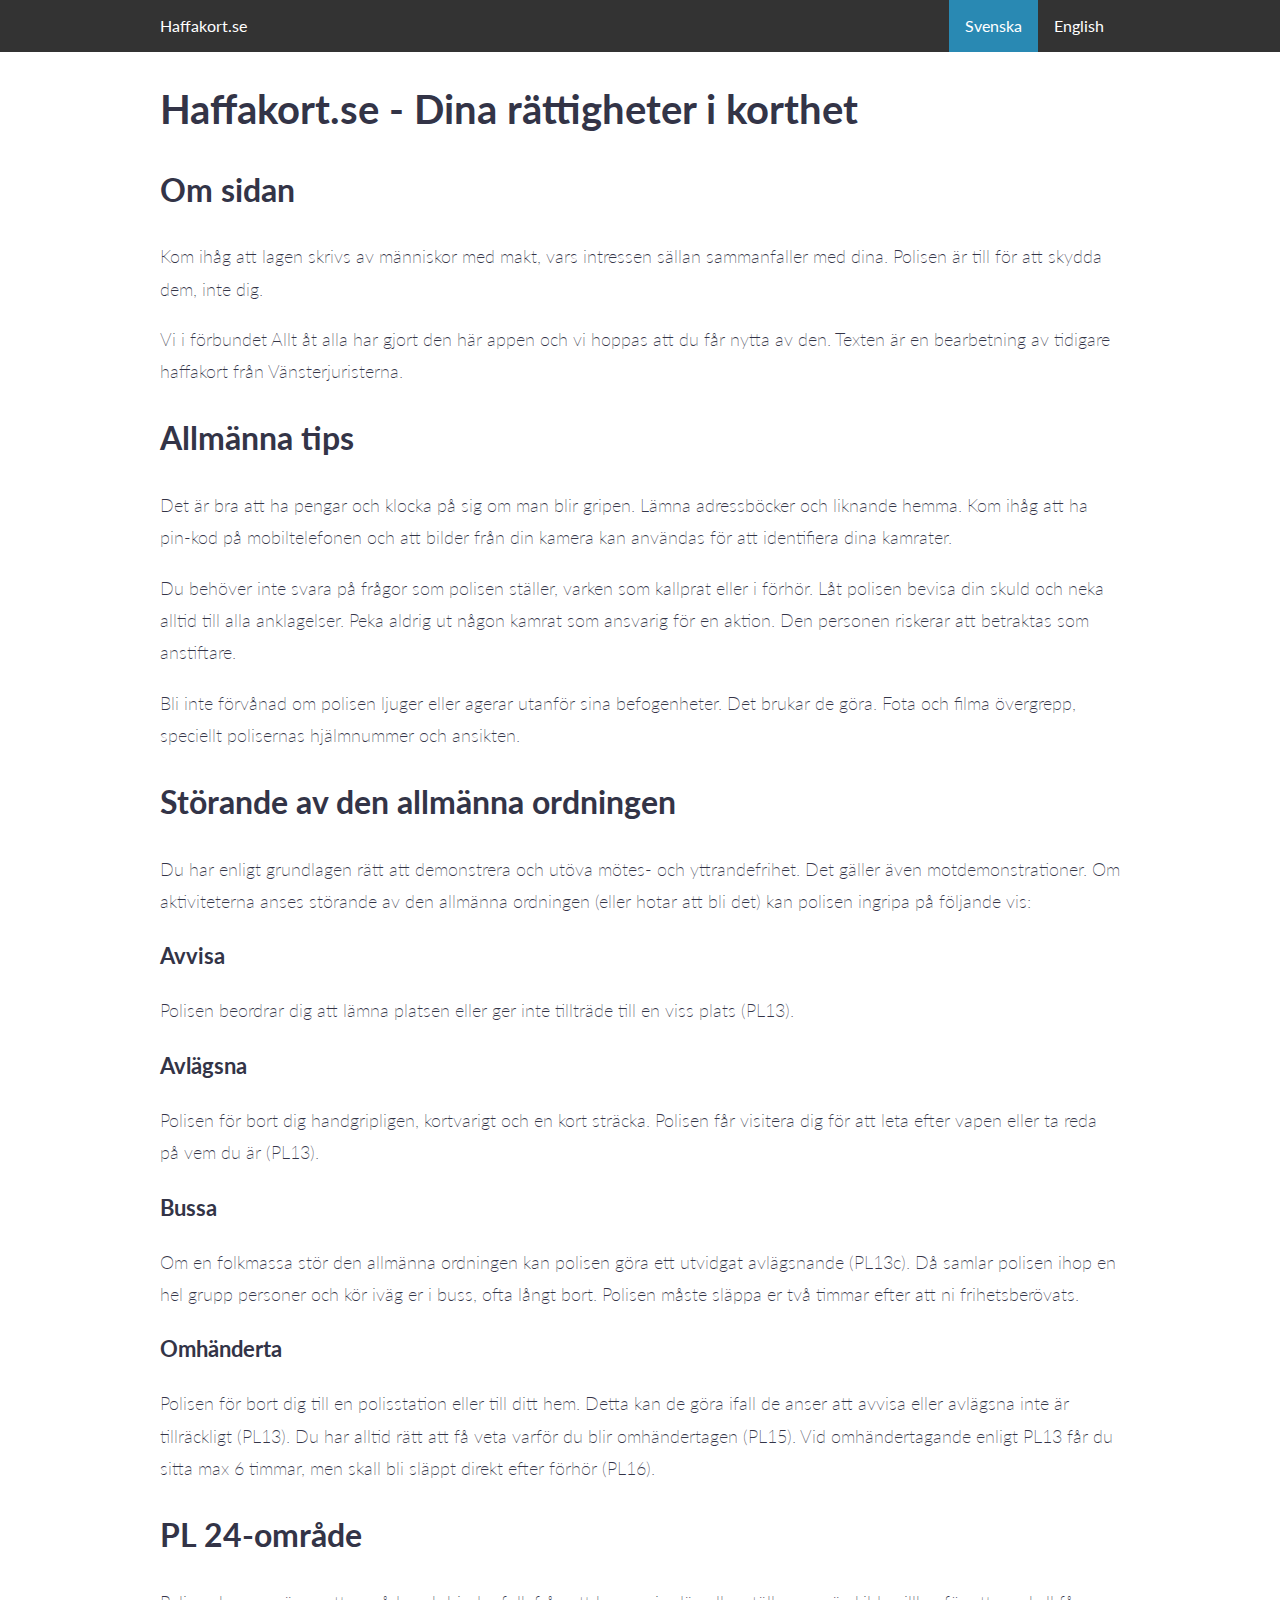
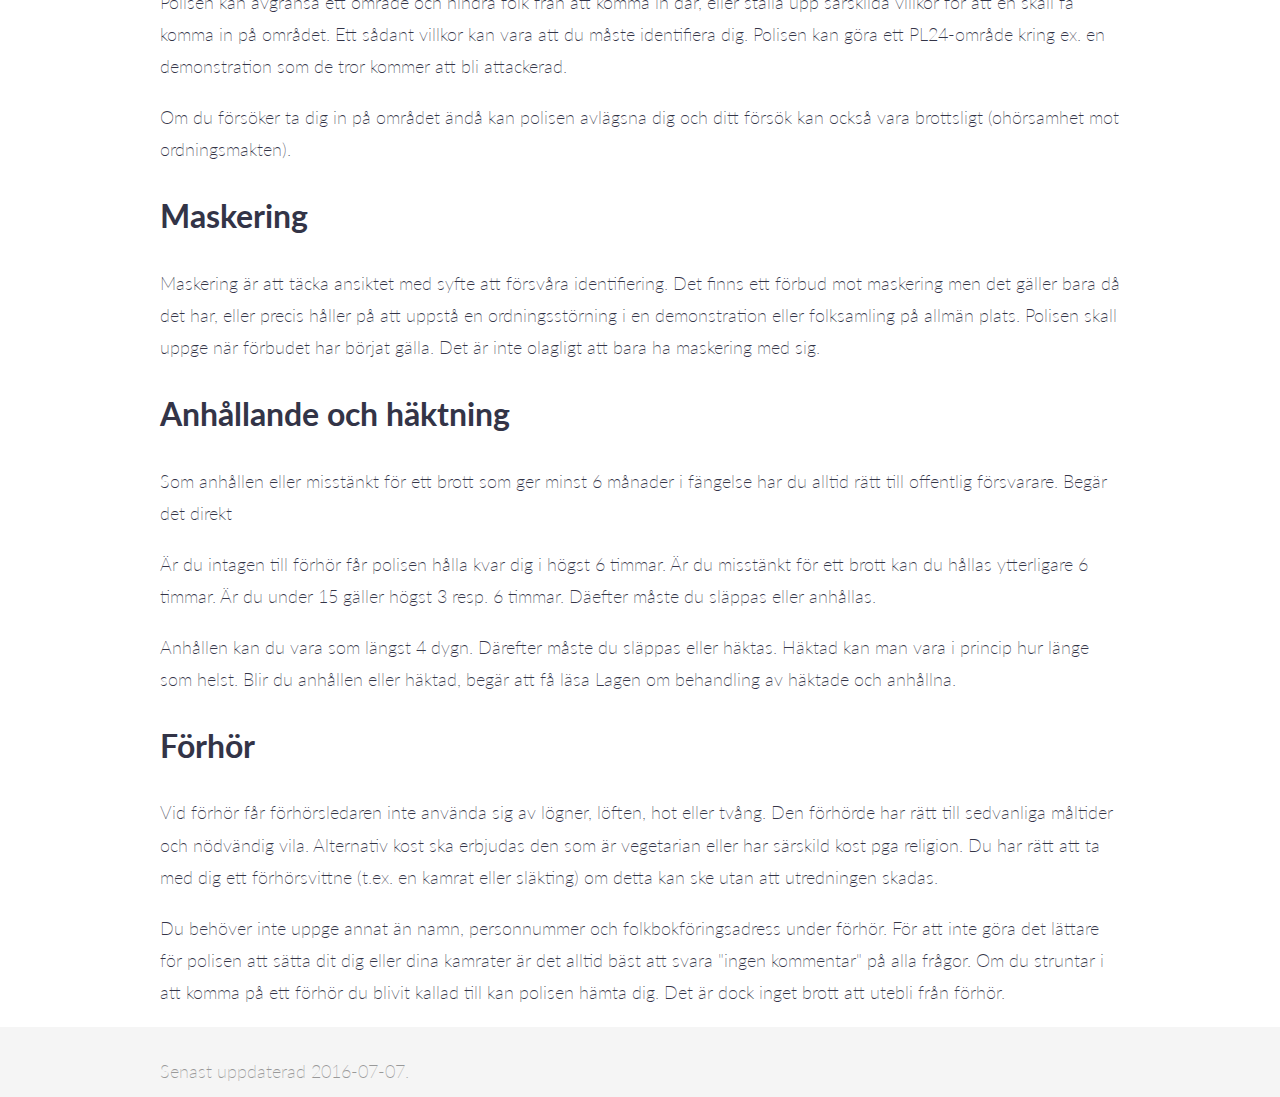
==== commit c56f4a0d: "add simple-grid layout" ====
--- a/index.sv.html
+++ b/index.sv.html
@@ -1,191 +1,209 @@
 <!DOCTYPE html>
-<html lang="sv">
 <html>
   <head>
     <meta charset="utf-8">
     <title>Haffakort.se - Dina rättigheter i korthet</title>
     <link rel="stylesheet" type="text/css" media="screen" href="style/main.css" />
+    <link rel="stylesheet" type="text/css" media="screen" href="style/simple-grid.css" />
   </head>
   <body>
-    <header>
-      <h1>Haffakort.se - Dina rättigheter i korthet</h1>
-      <a href="index.en.html" hreflang="en">In English</a>
-    </header>
-
-    <article>
-      <section>
-	<h2>Om sidan</h2>
-
-	<p>
-	  Kom ihåg att lagen skrivs av människor med makt, vars
-	  intressen sällan sammanfaller med dina. Polisen är till för
-	  att skydda dem, inte dig.
+    <nav class="navbar">
+      <div class="container">
+	<div class="row">
+	  <div id="menu">
+            <ul>
+	      <li class="home"><a href="/">Haffakort.se</a></li>
+              <li class="right"><a href="index.en.html">English</a></li>
+              <li class="active right"><a href="index.sv.html">Svenska</a></li>
+            </ul>
+	  </div>
+	</div>
+      </div>
+    </nav>
+
+    <div class="container">
+      <article class="row">
+	<header>
+	  <h1>Haffakort.se - Dina rättigheter i korthet</h1>
+	</header>
+
+	<section>
+	  <h2>Om sidan</h2>
+
+	  <p>
+	    Kom ihåg att lagen skrivs av människor med makt, vars
+	    intressen sällan sammanfaller med dina. Polisen är till för
+	    att skydda dem, inte dig.
+	  </p>
+
+	  <p>
+	    Vi i förbundet Allt åt alla har gjort den här appen och vi
+	    hoppas att du får nytta av den. Texten är en bearbetning av
+	    tidigare haffakort från Vänsterjuristerna.
+	  </p>
+	</section>
+
+	<section>
+	  <h2>Allmänna tips</h2>
+
+	  <p>
+	    Det är bra att ha pengar och klocka på sig om man blir
+	    gripen. Lämna adressböcker och liknande hemma. Kom ihåg att
+	    ha pin-kod på mobiltelefonen och att bilder från din kamera
+	    kan användas för att identifiera dina kamrater.
+	  </p>
+
+	  <p>
+	    Du behöver inte svara på frågor som polisen ställer, varken
+	    som kallprat eller i förhör. Låt polisen bevisa din skuld
+	    och neka alltid till alla anklagelser. Peka aldrig ut någon
+	    kamrat som ansvarig för en aktion. Den personen riskerar att
+	    betraktas som anstiftare.
+	  </p>
+
+	  <p>
+	    Bli inte förvånad om polisen ljuger eller agerar utanför
+	    sina befogenheter. Det brukar de göra. Fota och filma
+	    övergrepp, speciellt polisernas hjälmnummer och ansikten.
+	  </p>
+	</section>
+
+	<section>
+	  <h2>Störande av den allmänna ordningen</h2>
+
+	  <p>
+	    Du har enligt grundlagen rätt att demonstrera och utöva
+	    mötes- och yttrandefrihet. Det gäller även
+	    motdemonstrationer. Om aktiviteterna anses störande av den
+	    allmänna ordningen (eller hotar att bli det) kan polisen
+	    ingripa på följande vis:
+	  </p>
+
+	  <h3>Avvisa</h3>
+
+	  <p>
+	    Polisen beordrar dig att lämna platsen eller ger inte
+	    tillträde till en viss plats (PL13).
+	  </p>
+
+	  <h3>Avlägsna</h3>
+
+	  <p>
+	    Polisen för bort dig handgripligen, kortvarigt och en kort
+	    sträcka. Polisen får visitera dig för att leta efter vapen
+	    eller ta reda på vem du är (PL13).
+	  </p>
+
+	  <h3>Bussa</h3>
+
+	  <p>
+	    Om en folkmassa stör den allmänna ordningen kan polisen göra
+	    ett utvidgat avlägsnande (PL13c). Då samlar polisen ihop en
+	    hel grupp personer och kör iväg er i buss, ofta långt
+	    bort. Polisen måste släppa er två timmar efter att ni
+	    frihetsberövats.
+	  </p>
+
+	  <h3>Omhänderta</h3>
+
+	  <p>
+	    Polisen för bort dig till en polisstation eller till ditt
+	    hem. Detta kan de göra ifall de anser att avvisa eller
+	    avlägsna inte är tillräckligt (PL13). Du har alltid rätt att
+	    få veta varför du blir omhändertagen (PL15). Vid
+	    omhändertagande enligt PL13 får du sitta max 6 timmar, men
+	    skall bli släppt direkt efter förhör (PL16).
+	  </p>
+	</section>
+
+	<section>
+	  <h2>PL 24-område</h2>
+
+	  <p>
+	    Polisen kan avgränsa ett område och hindra folk från att
+	    komma in där, eller ställa upp särskilda villkor för att en
+	    skall få komma in på området. Ett sådant villkor kan vara
+	    att du måste identifiera dig. Polisen kan göra ett
+	    PL24-område kring ex. en demonstration som de tror kommer
+	    att bli attackerad.
+	  </p>
+
+	  <p>
+	    Om du försöker ta dig in på området ändå kan polisen
+	    avlägsna dig och ditt försök kan också vara brottsligt
+	    (ohörsamhet mot ordningsmakten).
+	  </p>
+	</section>
+
+	<section>
+	  <h2>Maskering</h2>
+
+	  <p>
+	    Maskering är att täcka ansiktet med syfte att försvåra
+	    identifiering. Det finns ett förbud mot maskering men det
+	    gäller bara då det har, eller precis håller på att uppstå en
+	    ordningsstörning i en demonstration eller folksamling på
+	    allmän plats. Polisen skall uppge när förbudet har börjat
+	    gälla. Det är inte olagligt att bara ha maskering med sig.
+	  </p>
+	</section>
+
+	<section>
+	  <h2>Anhållande och häktning</h2>
+
+          <p>
+	    Som anhållen eller misstänkt för ett brott som ger minst 6
+            månader i fängelse har du alltid rätt till offentlig
+            försvarare. Begär det direkt
+	  </p>
+
+          <p>
+	    Är du intagen till förhör får polisen hålla kvar dig i högst
+            6 timmar. Är du misstänkt för ett brott kan du hållas
+            ytterligare 6 timmar. Är du under 15 gäller högst 3 resp. 6
+            timmar. Däefter måste du släppas eller anhållas.
+	  </p>
+
+          <p>
+	    Anhållen kan du vara som längst 4 dygn. Därefter måste du
+            släppas eller häktas. Häktad kan man vara i princip hur
+            länge som helst. Blir du anhållen eller häktad, begär att få
+            läsa Lagen om behandling av häktade och anhållna.
+	  </p>
+	</section>
+
+	<section>
+	  <h2>Förhör</h2>
+
+	  <p>
+	    Vid förhör får förhörsledaren inte använda sig av lögner,
+	    löften, hot eller tvång. Den förhörde har rätt till
+	    sedvanliga måltider och nödvändig vila. Alternativ kost ska
+	    erbjudas den som är vegetarian eller har särskild kost pga
+	    religion. Du har rätt att ta med dig ett förhörsvittne
+	    (t.ex.  en kamrat eller släkting) om detta kan ske utan att
+	    utredningen skadas.
+	  </p>
+
+	  <p>
+	    Du behöver inte uppge annat än namn, personnummer och
+	    folkbokföringsadress under förhör. För att inte göra det
+	    lättare för polisen att sätta dit dig eller dina kamrater är
+	    det alltid bäst att svara "ingen kommentar" på alla
+	    frågor. Om du struntar i att komma på ett förhör du blivit
+	    kallad till kan polisen hämta dig. Det är dock inget brott
+	    att utebli från förhör.
+	  </p>
+	</section>
+      </article>
+    </div>
+
+    <footer class="row">
+      <div class="container">
+	<p class="text-muted">
+	  Senast uppdaterad <time datetime="2016-07-07 00:09">2016-07-07</time>.
 	</p>
-
-	<p>
-	  Vi i förbundet Allt åt alla har gjort den här appen och vi
-	  hoppas att du får nytta av den. Texten är en bearbetning av
-	  tidigare haffakort från Vänsterjuristerna.
-	</p>
-      </section>
-
-      <section>
-	<h2>Allmänna tips</h2>
-
-	<p>
-	  Det är bra att ha pengar och klocka på sig om man blir
-	  gripen. Lämna adressböcker och liknande hemma. Kom ihåg att
-	  ha pin-kod på mobiltelefonen och att bilder från din kamera
-	  kan användas för att identifiera dina kamrater.
-	</p>
-
-	<p>
-	  Du behöver inte svara på frågor som polisen ställer, varken
-	  som kallprat eller i förhör. Låt polisen bevisa din skuld
-	  och neka alltid till alla anklagelser. Peka aldrig ut någon
-	  kamrat som ansvarig för en aktion. Den personen riskerar att
-	  betraktas som anstiftare.
-	</p>
-
-	<p>
-	  Bli inte förvånad om polisen ljuger eller agerar utanför
-	  sina befogenheter. Det brukar de göra. Fota och filma
-	  övergrepp, speciellt polisernas hjälmnummer och ansikten.
-	</p>
-      </section>
-
-      <section>
-	<h2>Störande av den allmänna ordningen</h2>
-
-	<p>
-	  Du har enligt grundlagen rätt att demonstrera och utöva
-	  mötes- och yttrandefrihet. Det gäller även
-	  motdemonstrationer. Om aktiviteterna anses störande av den
-	  allmänna ordningen (eller hotar att bli det) kan polisen
-	  ingripa på följande vis:
-	</p>
-
-	<h3>Avvisa</h3>
-
-	<p>
-	  Polisen beordrar dig att lämna platsen eller ger inte
-	  tillträde till en viss plats (PL13).
-	</p>
-
-	<h3>Avlägsna</h3>
-
-	<p>
-	  Polisen för bort dig handgripligen, kortvarigt och en kort
-	  sträcka. Polisen får visitera dig för att leta efter vapen
-	  eller ta reda på vem du är (PL13).
-	</p>
-
-	<h3>Bussa</h3>
-
-	<p>
-	  Om en folkmassa stör den allmänna ordningen kan polisen göra
-	  ett utvidgat avlägsnande (PL13c). Då samlar polisen ihop en
-	  hel grupp personer och kör iväg er i buss, ofta långt
-	  bort. Polisen måste släppa er två timmar efter att ni
-	  frihetsberövats.
-	</p>
-
-	<h3>Omhänderta</h3>
-
-	<p>
-	  Polisen för bort dig till en polisstation eller till ditt
-	  hem. Detta kan de göra ifall de anser att avvisa eller
-	  avlägsna inte är tillräckligt (PL13). Du har alltid rätt att
-	  få veta varför du blir omhändertagen (PL15). Vid
-	  omhändertagande enligt PL13 får du sitta max 6 timmar, men
-	  skall bli släppt direkt efter förhör (PL16).
-	</p>
-      </section>
-
-      <section>
-	<h2>PL 24-område</h2>
-
-	<p>
-	  Polisen kan avgränsa ett område och hindra folk från att
-	  komma in där, eller ställa upp särskilda villkor för att en
-	  skall få komma in på området. Ett sådant villkor kan vara
-	  att du måste identifiera dig. Polisen kan göra ett
-	  PL24-område kring ex. en demonstration som de tror kommer
-	  att bli attackerad.
-	</p>
-
-	<p>
-	  Om du försöker ta dig in på området ändå kan polisen
-	  avlägsna dig och ditt försök kan också vara brottsligt
-	  (ohörsamhet mot ordningsmakten).
-	</p>
-      </section>
-
-      <section>
-	<h2>Maskering</h2>
-
-	<p>
-	  Maskering är att täcka ansiktet med syfte att försvåra
-	  identifiering. Det finns ett förbud mot maskering men det
-	  gäller bara då det har, eller precis håller på att uppstå en
-	  ordningsstörning i en demonstration eller folksamling på
-	  allmän plats. Polisen skall uppge när förbudet har börjat
-	  gälla. Det är inte olagligt att bara ha maskering med sig.
-	</p>
-      </section>
-
-      <section>
-	<h2>Anhållande och häktning</h2>
-
-        <p>
-	  Som anhållen eller misstänkt för ett brott som ger minst 6
-          månader i fängelse har du alltid rätt till offentlig
-          försvarare. Begär det direkt
-	</p>
-
-        <p>
-	  Är du intagen till förhör får polisen hålla kvar dig i högst
-          6 timmar. Är du misstänkt för ett brott kan du hållas
-          ytterligare 6 timmar. Är du under 15 gäller högst 3 resp. 6
-          timmar. Däefter måste du släppas eller anhållas.
-	</p>
-
-        <p>
-	  Anhållen kan du vara som längst 4 dygn. Därefter måste du
-          släppas eller häktas. Häktad kan man vara i princip hur
-          länge som helst. Blir du anhållen eller häktad, begär att få
-          läsa Lagen om behandling av häktade och anhållna.
-	</p>
-      </section>
-
-      <section>
-	<h2>Förhör</h2>
-
-	<p>
-	  Vid förhör får förhörsledaren inte använda sig av lögner,
-	  löften, hot eller tvång. Den förhörde har rätt till
-	  sedvanliga måltider och nödvändig vila. Alternativ kost ska
-	  erbjudas den som är vegetarian eller har särskild kost pga
-	  religion. Du har rätt att ta med dig ett förhörsvittne
-	  (t.ex.  en kamrat eller släkting) om detta kan ske utan att
-	  utredningen skadas.
-	</p>
-
-	<p>
-	  Du behöver inte uppge annat än namn, personnummer och
-	  folkbokföringsadress under förhör. För att inte göra det
-	  lättare för polisen att sätta dit dig eller dina kamrater är
-	  det alltid bäst att svara "ingen kommentar" på alla
-	  frågor. Om du struntar i att komma på ett förhör du blivit
-	  kallad till kan polisen hämta dig. Det är dock inget brott
-	  att utebli från förhör.
-	</p>
-      </section>
-    </article>
-
-    <footer>
-      <p>
-      </p>
+      </div>
     </footer>
   </body>
 </html>
--- a/style/main.css
+++ b/style/main.css
@@ -1,37 +1,56 @@
-html {
-    position: relative;
-    min-height: 100%;
+body {
+    font-family: sans-serif;
 }
 
-body {
-    font-family: sans-serif;
-    margin-bottom: 60px;
-    padding-top: 70px;
+.navbar {
+    background-color: #333;
+    color: #fff;
 }
 
-#main {
-    margin-bottom: 80px;
+.navbar ul {
+    list-style-type: none;
+    margin: 0;
+    padding: 0;
 }
 
-aside {
-    background-color: #f5f5f5;
-    border-radius: 4px;
+.navbar li {
+    float: left;
+}
+
+.navbar li a {
+    display: block;
+    padding: 14px 16px;
+    color: #fff;
+    text-align: center;
+    text-decoration: none;
+}
+
+.navbar li.home a {
+    padding-left: 0;
+}
+
+.navbar li a:hover {
+    background-color: #111;
+}
+
+.navbar li.home a:hover {
+    background-color: #333;
+}
+
+.active {
+    background-color: #2989b3;
+}
+
+.navbar li.right {
+    float: right;
 }
 
 footer {
-    position: absolute;
-    bottom: 0;
-    width: 100%;
+    background-color: #f5f5f5;
     height: 60px;
-    background-color: #f5f5f5;
+    padding-top: 10px;
 }
 
-footer .container {
-    width: auto;
-    max-width: 680px;
-    padding: 0 15px;
+.text-muted, .text-muted time {
+    color: #999;
 }
-
-footer .container .text-muted {
-    margin: 20px 0;
-}
--- a/style/simple-grid.css
+++ b/style/simple-grid.css
@@ -0,0 +1,250 @@
+/**
+*** SIMPLE GRID
+*** (C) ZACH COLE 2016
+**/
+
+@import url(https://fonts.googleapis.com/css?family=Lato:400,300,300italic,400italic,700,700italic);
+
+/* UNIVERSAL */
+
+html,
+body {
+  height: 100%;
+  width: 100%;
+  margin: 0;
+  padding: 0;
+  left: 0;
+  top: 0;
+  font-size: 100%;
+}
+
+/* ROOT FONT STYLES */
+
+* {
+  font-family: 'Lato', Helvetica, sans-serif;
+  color: #333447;
+  line-height: 1.5;
+}
+
+/* TYPOGRAPHY */
+
+h1 {
+  font-size: 2.5rem;
+}
+
+h2 {
+  font-size: 2rem;
+}
+
+h3 {
+  font-size: 1.375rem;
+}
+
+h4 {
+  font-size: 1.125rem;
+}
+
+h5 {
+  font-size: 1rem;
+}
+
+h6 {
+  font-size: 0.875rem;
+}
+
+p {
+  font-size: 1.125rem;
+  font-weight: 200;
+  line-height: 1.8;
+}
+
+.font-light {
+  font-weight: 300;
+}
+
+.font-regular {
+  font-weight: 400;
+}
+
+.font-heavy {
+  font-weight: 700;
+}
+
+/* POSITIONING */
+
+.left {
+  text-align: left;
+}
+
+.right {
+  text-align: right;
+}
+
+.center {
+  text-align: center;
+  margin-left: auto;
+  margin-right: auto;
+}
+
+.justify {
+  text-align: justify;
+}
+
+/* ==== GRID SYSTEM ==== */
+
+.container {
+  width: 90%;
+  margin-left: auto;
+  margin-right: auto;
+}
+
+.row {
+  position: relative;
+  width: 100%;
+}
+
+.row [class^="col"] {
+  float: left;
+  margin: 0.5rem 2%;
+  min-height: 0.125rem;
+}
+
+.col-1,
+.col-2,
+.col-3,
+.col-4,
+.col-5,
+.col-6,
+.col-7,
+.col-8,
+.col-9,
+.col-10,
+.col-11,
+.col-12 {
+  width: 96%;
+}
+
+.col-1-sm {
+  width: 4.33%;
+}
+
+.col-2-sm {
+  width: 12.66%;
+}
+
+.col-3-sm {
+  width: 21%;
+}
+
+.col-4-sm {
+  width: 29.33%;
+}
+
+.col-5-sm {
+  width: 37.66%;
+}
+
+.col-6-sm {
+  width: 46%;
+}
+
+.col-7-sm {
+  width: 54.33%;
+}
+
+.col-8-sm {
+  width: 62.66%;
+}
+
+.col-9-sm {
+  width: 71%;
+}
+
+.col-10-sm {
+  width: 79.33%;
+}
+
+.col-11-sm {
+  width: 87.66%;
+}
+
+.col-12-sm {
+  width: 96%;
+}
+
+.row::after {
+	content: "";
+	display: table;
+	clear: both;
+}
+
+.hidden-sm {
+  display: none;
+}
+
+@media only screen and (min-width: 33.75em) {  /* 540px */
+  .container {
+    width: 80%;
+  }
+}
+
+@media only screen and (min-width: 45em) {  /* 720px */
+  .col-1 {
+    width: 4.33%;
+  }
+
+  .col-2 {
+    width: 12.66%;
+  }
+
+  .col-3 {
+    width: 21%;
+  }
+
+  .col-4 {
+    width: 29.33%;
+  }
+
+  .col-5 {
+    width: 37.66%;
+  }
+
+  .col-6 {
+    width: 46%;
+  }
+
+  .col-7 {
+    width: 54.33%;
+  }
+
+  .col-8 {
+    width: 62.66%;
+  }
+
+  .col-9 {
+    width: 71%;
+  }
+
+  .col-10 {
+    width: 79.33%;
+  }
+
+  .col-11 {
+    width: 87.66%;
+  }
+
+  .col-12 {
+    width: 96%;
+  }
+
+  .hidden-sm {
+    display: block;
+  }
+}
+
+@media only screen and (min-width: 60em) { /* 960px */
+  .container {
+    width: 75%;
+    max-width: 60rem;
+  }
+}
